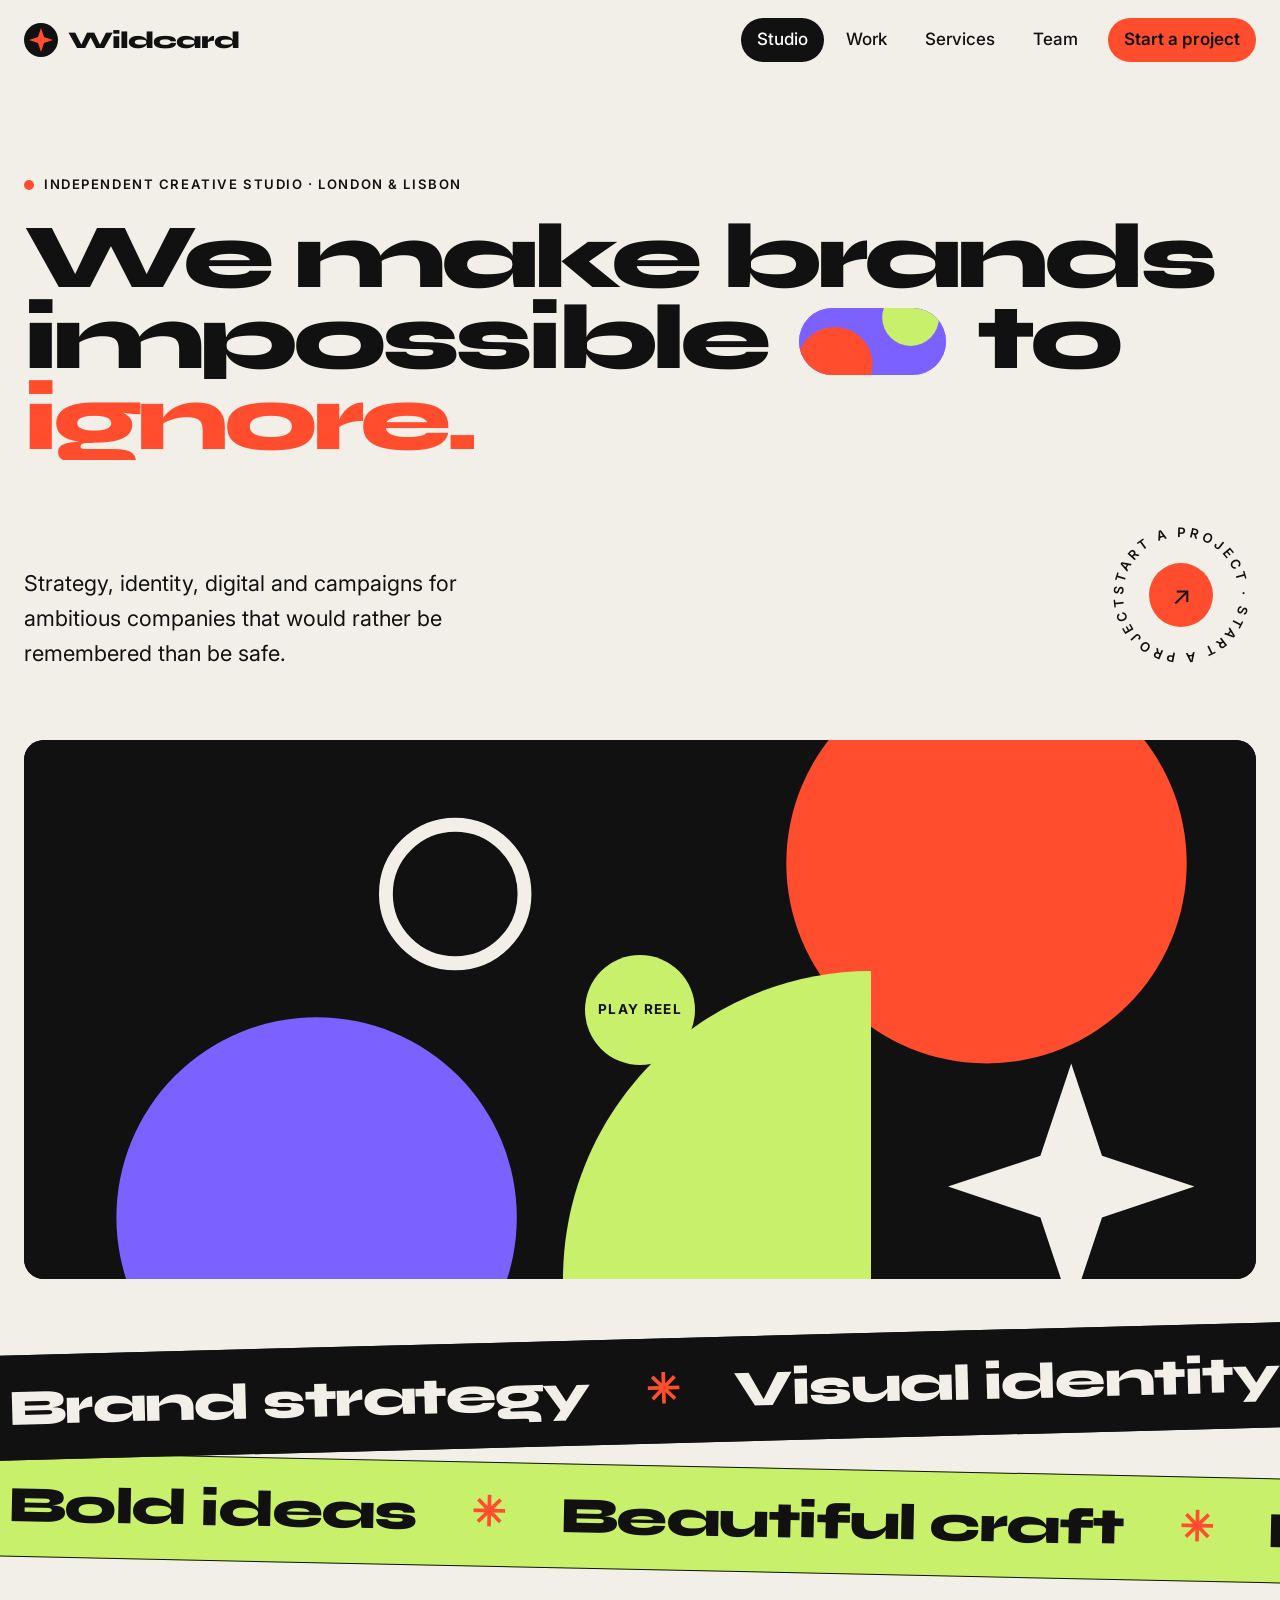
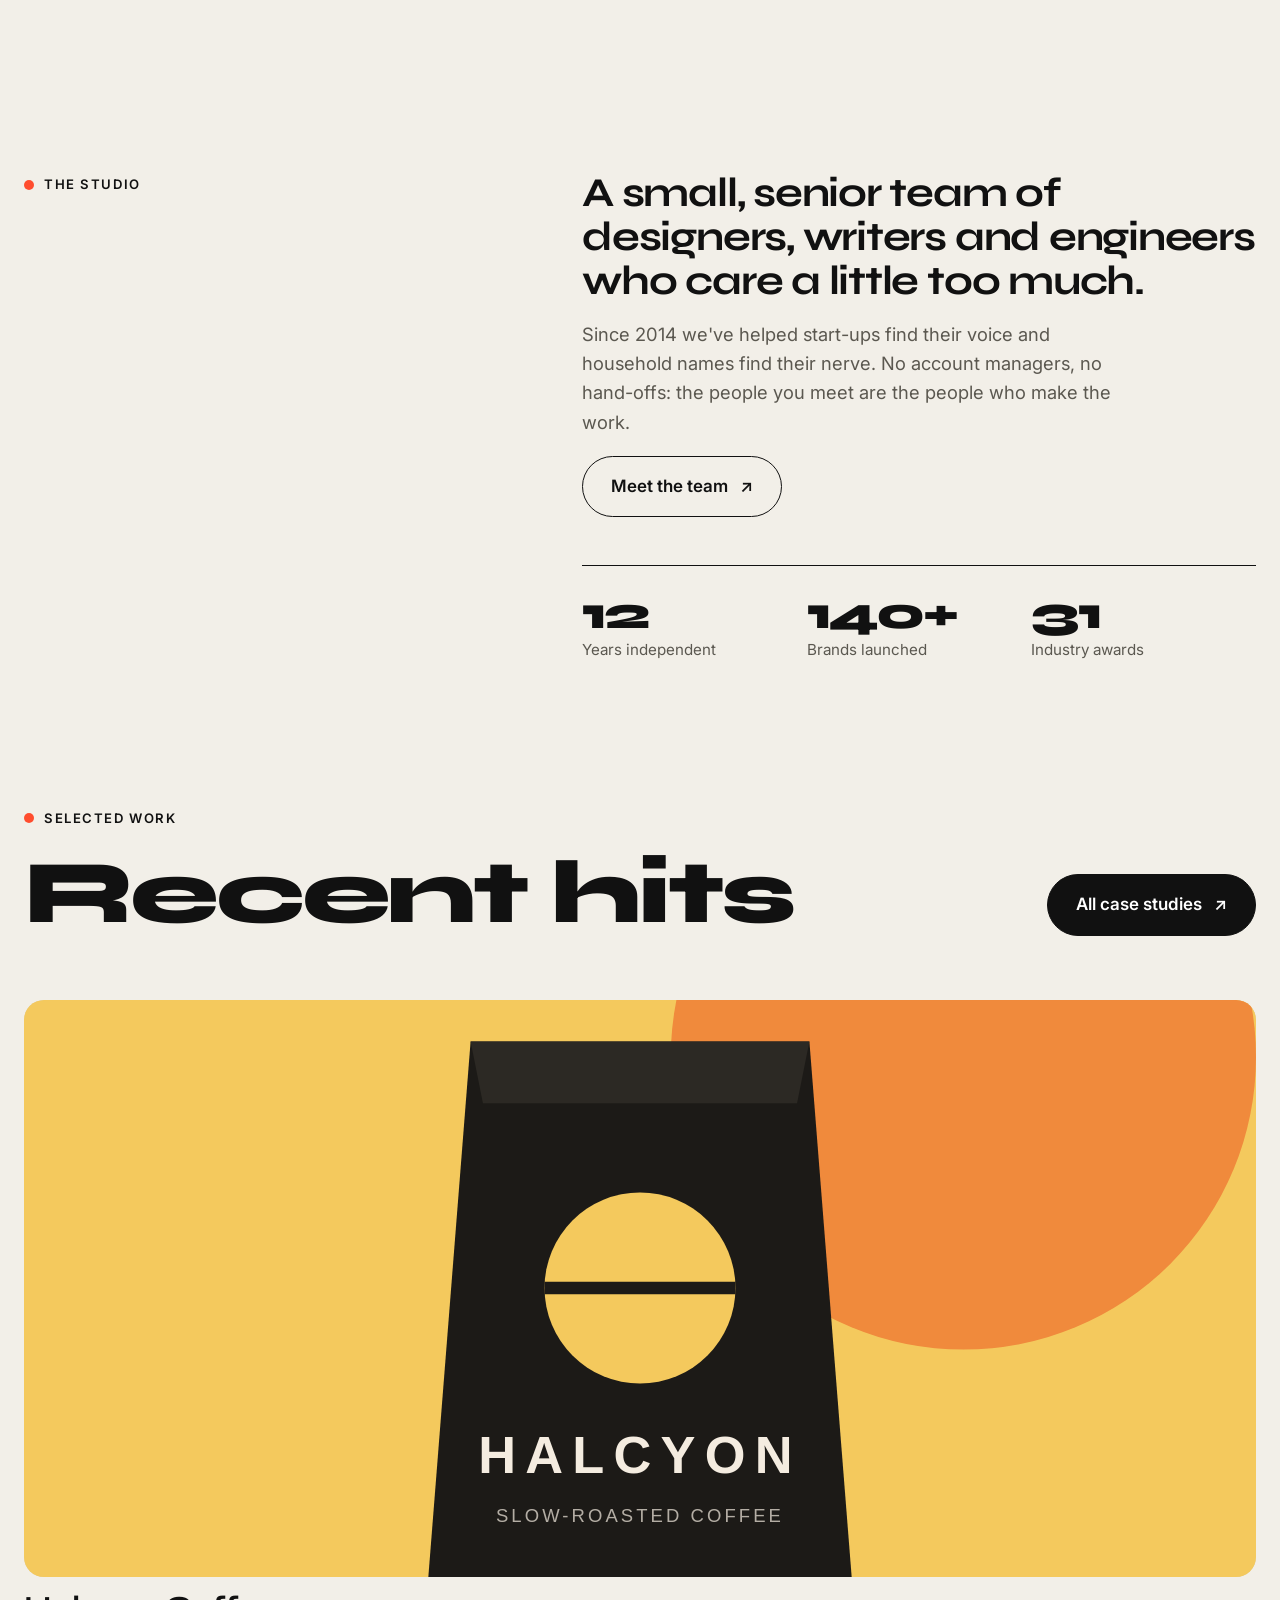
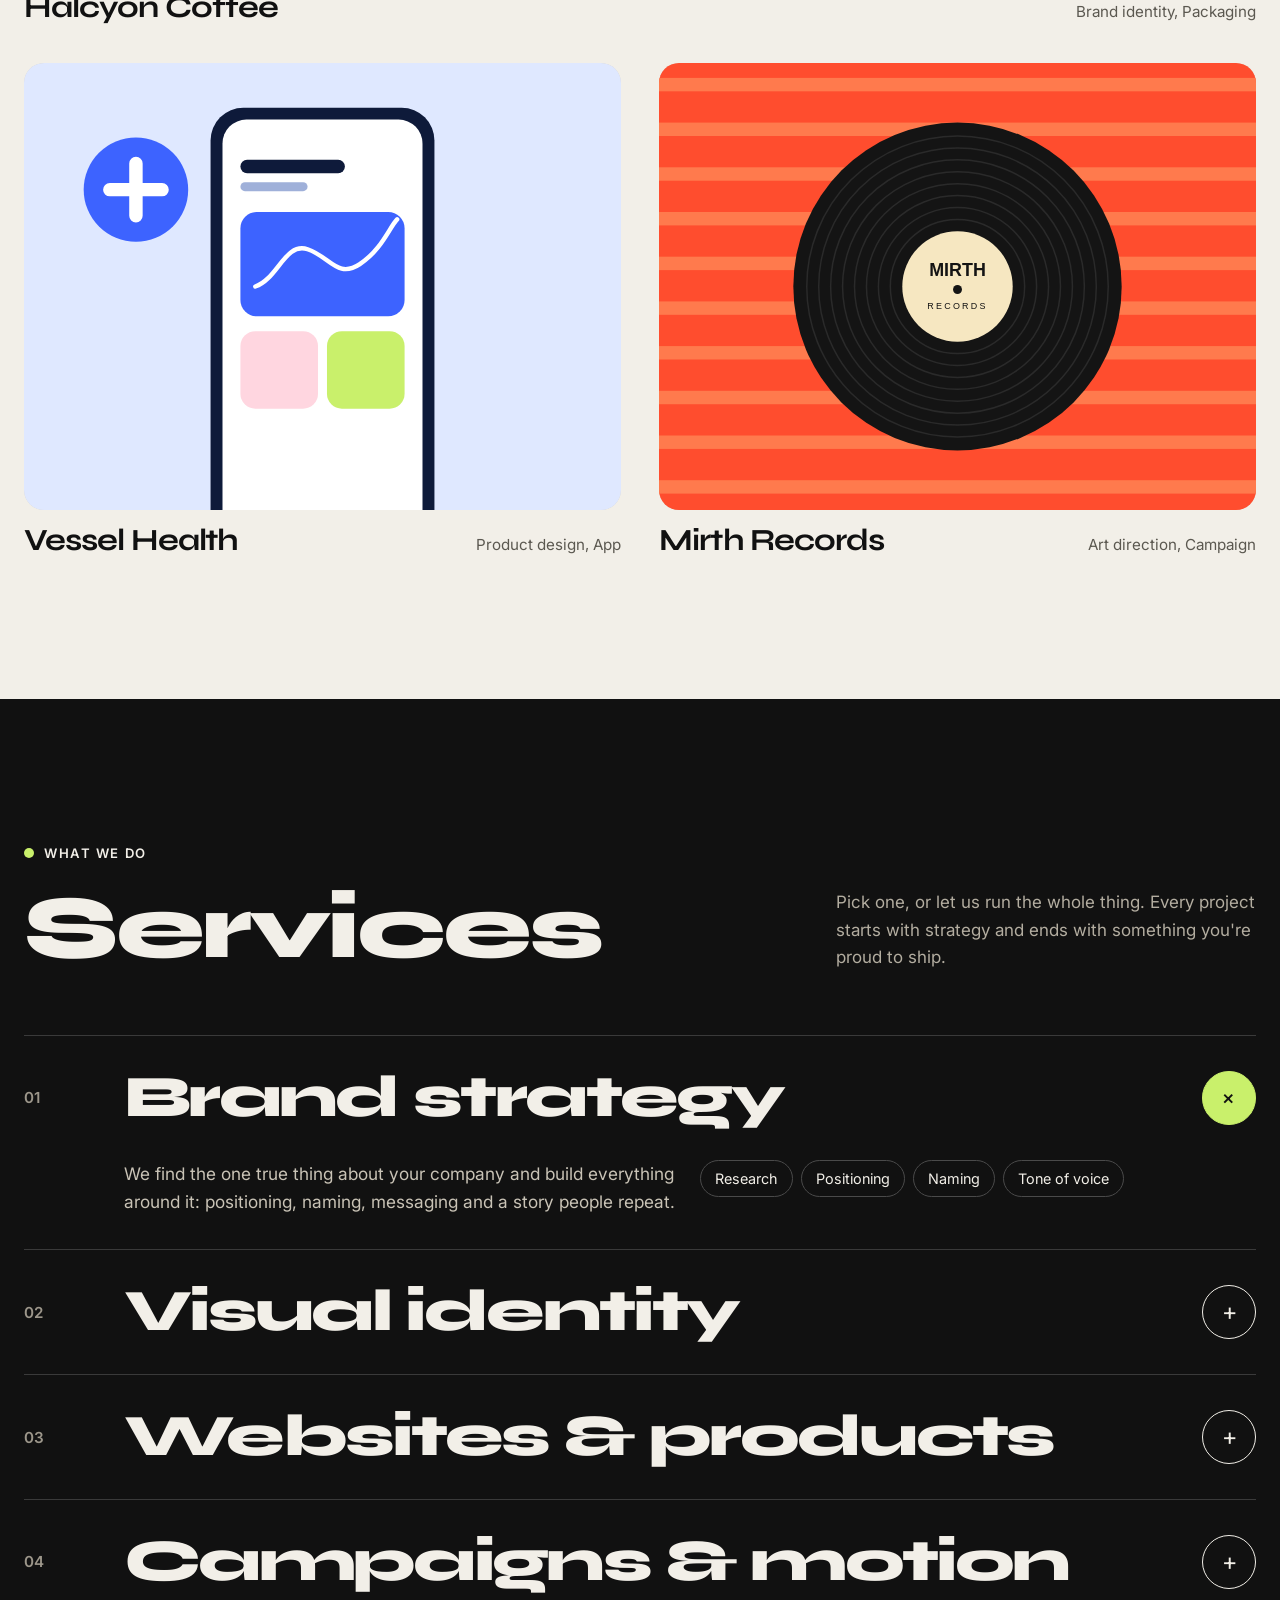
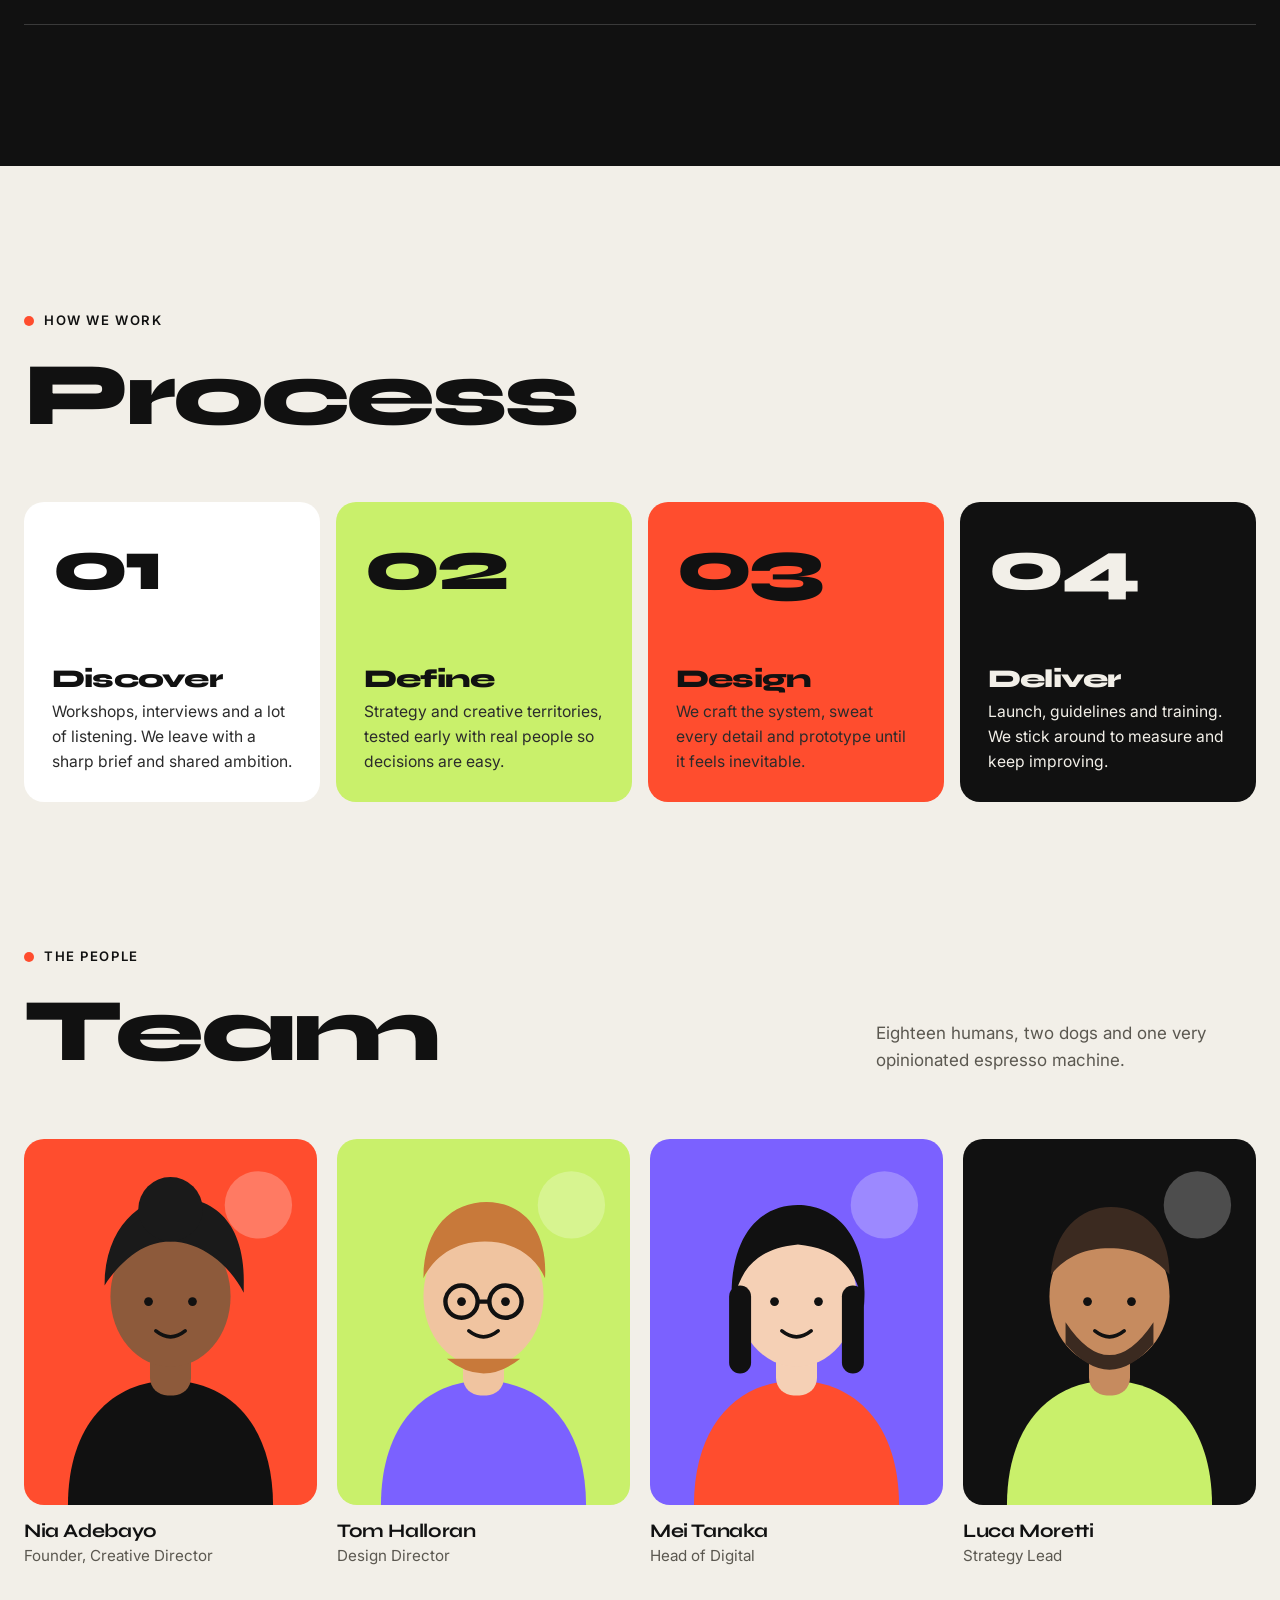
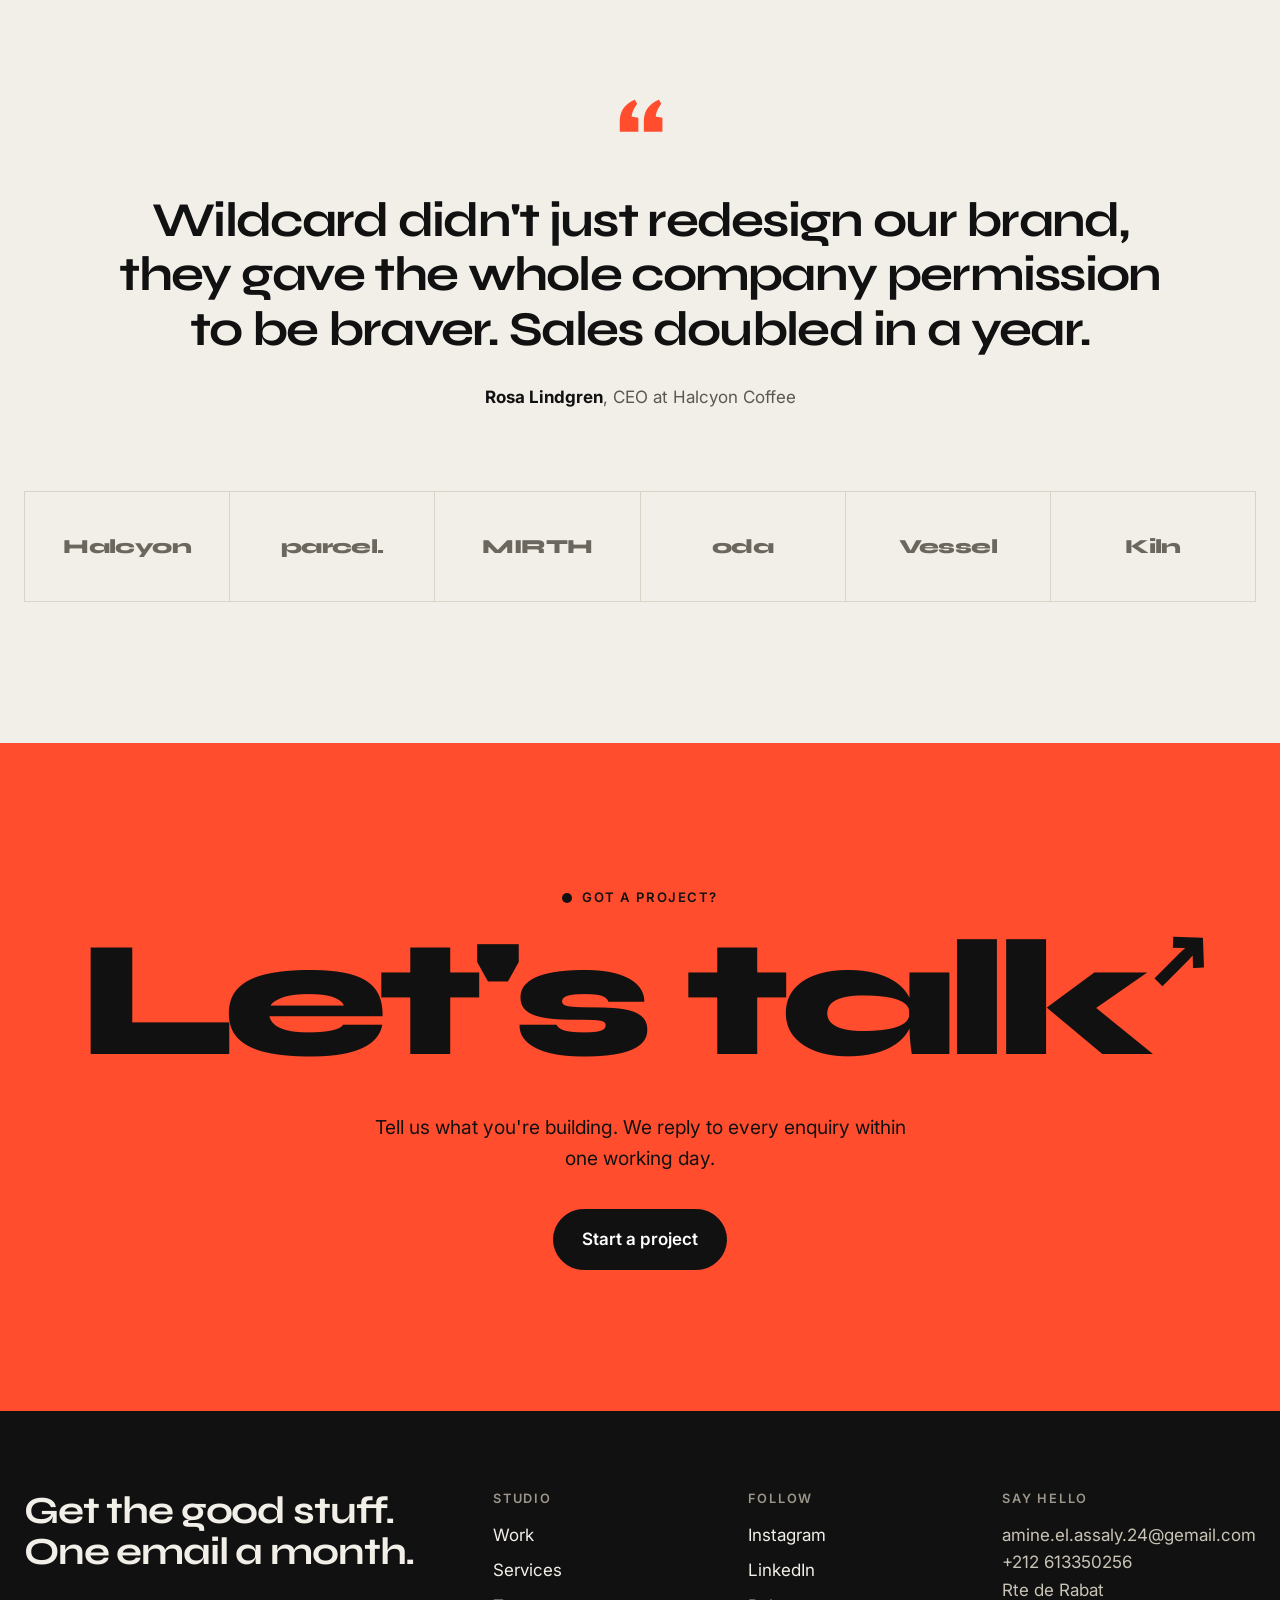
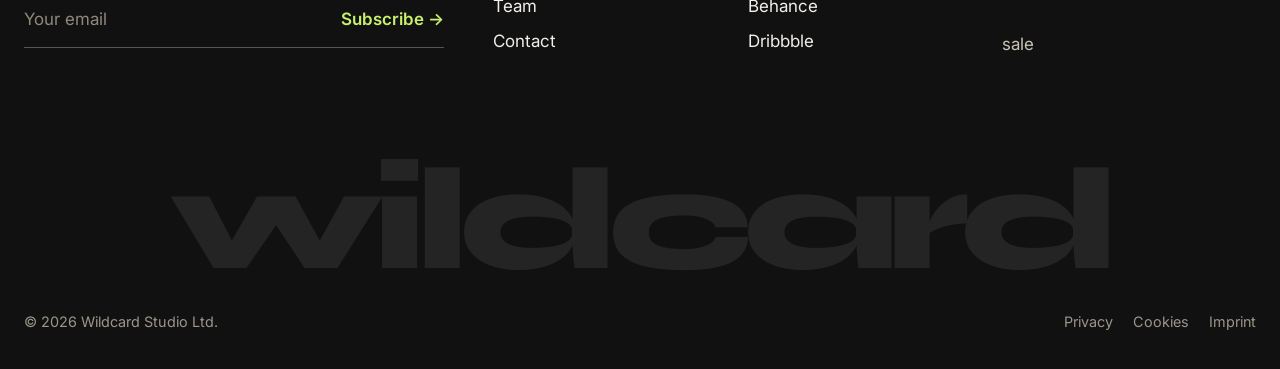
==== agency/index.html @ 5f1655fb "Initial commit" ====
<!doctype html>
<html lang="en" class="no-js">
<head>
  <meta charset="utf-8">
  <meta name="viewport" content="width=device-width, initial-scale=1">
  <title>Wildcard — Independent creative studio</title>
  <meta name="description" content="Wildcard is an independent creative studio building bold brands, digital products and campaigns for companies that refuse to blend in.">
  <meta property="og:title" content="Wildcard — Independent creative studio">
  <meta property="og:description" content="Wildcard is an independent creative studio building bold brands, digital products and campaigns for companies that refuse to blend in.">
  <meta property="og:type" content="website">
  <meta property="og:image" content="assets/img/og-image.svg">
  <meta name="theme-color" content="#111111">
  <link rel="icon" href="data:image/svg+xml,%3Csvg xmlns='http://www.w3.org/2000/svg' viewBox='0 0 34 34'%3E%3Ccircle cx='17' cy='17' r='17' fill='%23111'/%3E%3Cpath d='M17 5l3 9 9 3-9 3-3 9-3-9-9-3 9-3z' fill='%23ff4d2e'/%3E%3C/svg%3E">
  <link rel="preconnect" href="https://fonts.googleapis.com">
  <link rel="preconnect" href="https://fonts.gstatic.com" crossorigin>
  <link href="https://fonts.googleapis.com/css2?family=Inter:wght@400;500;600;700&family=Syne:wght@600;700;800&display=swap" rel="stylesheet">
  <link rel="stylesheet" href="assets/css/style.css">
  <script src="assets/js/main.js" defer></script>
</head>
<body>
  <a class="skip-link" href="#main">Skip to content</a>
  <header class="site-header">
    <nav class="container nav" aria-label="Primary">
      <a class="logo" href="index.html" aria-label="Wildcard home"><svg viewBox="0 0 34 34" aria-hidden="true"><circle cx="17" cy="17" r="17" style="fill:var(--ink)"/><path d="M17 5l3 9 9 3-9 3-3 9-3-9-9-3 9-3z" style="fill:var(--brand)"/></svg><span data-zt="brandName">Wildcard</span></a>
      <button class="menu-toggle" type="button" aria-expanded="false" aria-controls="nav-links"><i aria-hidden="true"></i><span>Menu</span></button>
      <ul class="nav-links" id="nav-links">
        <li><a href="index.html" aria-current="page">Studio</a></li>
        <li><a href="work.html">Work</a></li>
        <li><a href="index.html#services">Services</a></li>
        <li><a href="index.html#team">Team</a></li>
        <li class="nav-cta"><a href="contact.html">Start a project</a></li>
      </ul>
    </nav>
  </header>

  <main id="main">
    <section class="hero container" aria-labelledby="hero-title">
      <span class="label">Independent creative studio · London &amp; Lisbon</span>
      <h1 id="hero-title" data-zt="heading"><span class="line"><span>We make brands</span></span><span class="line"><span>impossible <span class="pill-word" aria-hidden="true"><svg viewBox="0 0 160 70" preserveAspectRatio="xMidYMid slice"><rect width="160" height="70" fill="#7b61ff"/><circle cx="40" cy="60" r="40" fill="#ff4d2e"/><circle cx="120" cy="10" r="30" fill="#c9f06b"/></svg></span> to</span></span><span class="line"><span><em>ignore.</em></span></span></h1>
      <div class="hero-foot">
        <p>Strategy, identity, digital and campaigns for ambitious companies that would rather be remembered than be safe.</p>
        <a class="badge" href="contact.html" aria-label="Start a project with us">
          <svg class="ring" viewBox="0 0 150 150" aria-hidden="true"><defs><path id="circ" d="M75 75m-58 0a58 58 0 1 1 116 0a58 58 0 1 1-116 0"/></defs><text font-size="13.2" font-weight="600" letter-spacing="3.2" fill="currentColor"><textPath href="#circ">START A PROJECT · START A PROJECT · </textPath></text></svg>
          <span class="dot" aria-hidden="true">&nearr;</span>
        </a>
      </div>
    </section>

    <section class="container" aria-label="Showreel">
      <div class="reel reveal"><svg class="art" viewBox="0 0 1600 700" preserveAspectRatio="xMidYMid slice" aria-hidden="true"><rect width="1600" height="700" fill="#111"/><circle cx="1250" cy="160" r="260" fill="#ff4d2e"/><rect x="120" y="360" width="520" height="520" rx="260" fill="#7b61ff"/><path d="M700 700c0-220 180-400 400-400v400z" fill="#c9f06b"/><circle cx="560" cy="200" r="90" fill="none" stroke="#f2efe8" stroke-width="18"/><path transform="translate(460 300)" d="M900 120l40 120 120 40-120 40-40 120-40-120-120-40 120-40z" fill="#f2efe8"/></svg><button class="play" type="button" aria-label="Play showreel (demo)">Play reel</button></div>
    </section>

    <div class="marquee " aria-hidden="true"><div class="marquee-track"><span>Brand strategy</span><span>Visual identity</span><span>Websites</span><span>Product design</span><span>Campaigns</span><span>Motion</span><span>Brand strategy</span><span>Visual identity</span><span>Websites</span><span>Product design</span><span>Campaigns</span><span>Motion</span></div></div>
    <div class="marquee lime" aria-hidden="true"><div class="marquee-track"><span>Bold ideas</span><span>Beautiful craft</span><span>Measurable results</span><span>Zero beige</span><span>Bold ideas</span><span>Beautiful craft</span><span>Measurable results</span><span>Zero beige</span></div></div>

    <section class="section container" aria-labelledby="intro-title">
      <div class="intro">
        <div><span class="label">The studio</span></div>
        <div class="reveal">
          <h2 id="intro-title">A small, senior team of designers, writers and engineers who care a little too much.</h2>
          <p>Since 2014 we've helped start-ups find their voice and household names find their nerve. No account managers, no hand-offs: the people you meet are the people who make the work.</p>
          <a class="btn btn-line" href="#team">Meet the team <span class="arrow">&nearr;</span></a>
          <div class="stats">
            <div><strong>12</strong><span>Years independent</span></div>
            <div><strong>140+</strong><span>Brands launched</span></div>
            <div><strong>31</strong><span>Industry awards</span></div>
          </div>
        </div>
      </div>
    </section>

    <section class="section container" style="padding-top:0" aria-labelledby="work-title">
      <div class="section-top">
        <div><span class="label">Selected work</span><h2 id="work-title" class="big">Recent hits</h2></div>
        <a class="btn btn-dark" href="work.html">All case studies <span class="arrow">&nearr;</span></a>
      </div>
      <div class="work-grid feature">
        <a class="case reveal" href="work.html" data-cat="branding"><div class="case-media"><img src="assets/img/work-halcyon.svg" alt="Halcyon Coffee project artwork" loading="lazy" width="800" height="600"><span class="view">View case <span class="arrow">&nearr;</span></span></div><div class="case-info"><h3>Halcyon Coffee</h3><span>Brand identity, Packaging</span></div></a><a class="case reveal" href="work.html" data-cat="digital"><div class="case-media"><img src="assets/img/work-vessel.svg" alt="Vessel Health project artwork" loading="lazy" width="800" height="600"><span class="view">View case <span class="arrow">&nearr;</span></span></div><div class="case-info"><h3>Vessel Health</h3><span>Product design, App</span></div></a><a class="case reveal" href="work.html" data-cat="campaign"><div class="case-media"><img src="assets/img/work-mirth.svg" alt="Mirth Records project artwork" loading="lazy" width="800" height="600"><span class="view">View case <span class="arrow">&nearr;</span></span></div><div class="case-info"><h3>Mirth Records</h3><span>Art direction, Campaign</span></div></a>
      </div>
    </section>

    <section class="section dark" id="services" aria-labelledby="services-title">
      <div class="container">
        <div class="section-top">
          <div><span class="label">What we do</span><h2 id="services-title" class="big">Services</h2></div>
          <p class="muted" style="max-width:420px;margin:0">Pick one, or let us run the whole thing. Every project starts with strategy and ends with something you're proud to ship.</p>
        </div>
        <div class="services">
          <details class="service" open><summary><span class="num">01</span><h3>Brand strategy</h3><span class="plus" aria-hidden="true">+</span></summary>
            <div class="service-body"><p>We find the one true thing about your company and build everything around it: positioning, naming, messaging and a story people repeat.</p><ul><li>Research</li><li>Positioning</li><li>Naming</li><li>Tone of voice</li></ul></div></details>
          <details class="service"><summary><span class="num">02</span><h3>Visual identity</h3><span class="plus" aria-hidden="true">+</span></summary>
            <div class="service-body"><p>Logos are the start, not the end. We design flexible identity systems that look as good on a billboard as on a favicon.</p><ul><li>Logo &amp; type</li><li>Colour</li><li>Guidelines</li><li>Packaging</li></ul></div></details>
          <details class="service"><summary><span class="num">03</span><h3>Websites &amp; products</h3><span class="plus" aria-hidden="true">+</span></summary>
            <div class="service-body"><p>Fast, accessible, genuinely delightful websites and apps, designed and built in-house by people who talk to each other.</p><ul><li>UX/UI</li><li>Web development</li><li>Design systems</li><li>E-commerce</li></ul></div></details>
          <details class="service"><summary><span class="num">04</span><h3>Campaigns &amp; motion</h3><span class="plus" aria-hidden="true">+</span></summary>
            <div class="service-body"><p>Launches that get talked about. Concept, art direction, animation and social content that earns attention instead of buying it.</p><ul><li>Concept</li><li>Art direction</li><li>Motion</li><li>Social</li></ul></div></details>
        </div>
      </div>
    </section>

    <section class="section container" aria-labelledby="process-title">
      <div class="section-top"><div><span class="label">How we work</span><h2 id="process-title" class="big">Process</h2></div></div>
      <ol class="process">
        <li class="reveal"><span class="step">01</span><h3>Discover</h3><p>Workshops, interviews and a lot of listening. We leave with a sharp brief and shared ambition.</p></li>
        <li class="reveal"><span class="step">02</span><h3>Define</h3><p>Strategy and creative territories, tested early with real people so decisions are easy.</p></li>
        <li class="reveal"><span class="step">03</span><h3>Design</h3><p>We craft the system, sweat every detail and prototype until it feels inevitable.</p></li>
        <li class="reveal"><span class="step">04</span><h3>Deliver</h3><p>Launch, guidelines and training. We stick around to measure and keep improving.</p></li>
      </ol>
    </section>

    <section class="section container" id="team" style="padding-top:0" aria-labelledby="team-title">
      <div class="section-top">
        <div><span class="label">The people</span><h2 id="team-title" class="big">Team</h2></div>
        <p style="max-width:380px;margin:0;color:var(--muted)">Eighteen humans, two dogs and one very opinionated espresso machine.</p>
      </div>
      <div class="team">
        <div class="member reveal"><figure><div class="portrait"><svg viewBox="0 0 400 500" aria-hidden="true"><rect width="400" height="500" fill="#ff4d2e"/><circle cx="320" cy="90" r="46" fill="#fff" opacity=".25"/><path d="M60 500c0-110 60-170 140-170s140 60 140 170z" fill="#111"/><rect x="172" y="270" width="56" height="80" rx="24" fill="#8d5a3b"/><ellipse cx="200" cy="215" rx="82" ry="96" fill="#8d5a3b"/><path d="M110 200c0-80 50-120 95-120 60 0 100 40 95 130-20-40-60-70-100-70-40 0-70 30-90 60z" fill="#1a1a1a"/><circle cx="200" cy="96" r="44" fill="#1a1a1a"/><circle cx="170" cy="222" r="6" fill="#111"/><circle cx="230" cy="222" r="6" fill="#111"/><path d="M180 262q20 16 40 0" stroke="#111" stroke-width="5" fill="none" stroke-linecap="round"/></svg></div><figcaption><b>Nia Adebayo</b><span>Founder, Creative Director</span></figcaption></figure></div><div class="member reveal"><figure><div class="portrait"><svg viewBox="0 0 400 500" aria-hidden="true"><rect width="400" height="500" fill="#c9f06b"/><circle cx="320" cy="90" r="46" fill="#fff" opacity=".25"/><path d="M60 500c0-110 60-170 140-170s140 60 140 170z" fill="#7b61ff"/><rect x="172" y="270" width="56" height="80" rx="24" fill="#f0c4a0"/><ellipse cx="200" cy="215" rx="82" ry="96" fill="#f0c4a0"/><path d="M118 190c0-70 40-104 86-104s84 34 80 104c-12-28-40-50-82-50s-70 22-84 50z" fill="#c8793a"/><circle cx="170" cy="222" r="6" fill="#111"/><circle cx="230" cy="222" r="6" fill="#111"/><path d="M180 262q20 16 40 0" stroke="#111" stroke-width="5" fill="none" stroke-linecap="round"/><g fill="none" stroke="#111" stroke-width="6"><circle cx="170" cy="222" r="22"/><circle cx="230" cy="222" r="22"/><path d="M192 222h16"/></g><path d="M150 300q50 40 100 0" fill="#c8793a"/></svg></div><figcaption><b>Tom Halloran</b><span>Design Director</span></figcaption></figure></div><div class="member reveal"><figure><div class="portrait"><svg viewBox="0 0 400 500" aria-hidden="true"><rect width="400" height="500" fill="#7b61ff"/><circle cx="320" cy="90" r="46" fill="#fff" opacity=".25"/><path d="M60 500c0-110 60-170 140-170s140 60 140 170z" fill="#ff4d2e"/><rect x="172" y="270" width="56" height="80" rx="24" fill="#f5d0b5"/><ellipse cx="200" cy="215" rx="82" ry="96" fill="#f5d0b5"/><path d="M112 230c-6-100 40-140 90-140s98 40 90 140c-10-50-30-80-90-86-60 6-80 36-90 86z" fill="#111"/><rect x="108" y="200" width="30" height="120" rx="15" fill="#111"/><rect x="262" y="200" width="30" height="120" rx="15" fill="#111"/><circle cx="170" cy="222" r="6" fill="#111"/><circle cx="230" cy="222" r="6" fill="#111"/><path d="M180 262q20 16 40 0" stroke="#111" stroke-width="5" fill="none" stroke-linecap="round"/></svg></div><figcaption><b>Mei Tanaka</b><span>Head of Digital</span></figcaption></figure></div><div class="member reveal"><figure><div class="portrait"><svg viewBox="0 0 400 500" aria-hidden="true"><rect width="400" height="500" fill="#111111"/><circle cx="320" cy="90" r="46" fill="#fff" opacity=".25"/><path d="M60 500c0-110 60-170 140-170s140 60 140 170z" fill="#c9f06b"/><rect x="172" y="270" width="56" height="80" rx="24" fill="#c68b5f"/><ellipse cx="200" cy="215" rx="82" ry="96" fill="#c68b5f"/><path d="M120 185c4-60 40-92 82-92s80 30 80 92c-24-26-50-36-82-36s-58 10-80 36z" fill="#3b2a20"/><circle cx="170" cy="222" r="6" fill="#111"/><circle cx="230" cy="222" r="6" fill="#111"/><path d="M180 262q20 16 40 0" stroke="#111" stroke-width="5" fill="none" stroke-linecap="round"/><path d="M140 250q60 90 120 0v30q-60 70-120 0z" fill="#3b2a20"/></svg></div><figcaption><b>Luca Moretti</b><span>Strategy Lead</span></figcaption></figure></div>
      </div>
    </section>

    <section class="section container" style="padding-top:0" aria-label="Client testimonial">
      <figure class="quote-block reveal">
        <blockquote>Wildcard didn't just redesign our brand, they gave the whole company permission to be braver. Sales doubled in a year.</blockquote>
        <figcaption><b>Rosa Lindgren</b>, CEO at Halcyon Coffee</figcaption>
      </figure>
      <div class="clients" aria-label="Some of our clients">
        <div>Halcyon</div><div>parcel.</div><div>MIRTH</div><div>oda</div><div>Vessel</div><div>Kiln</div>
      </div>
    </section>

    <section class="section cta" aria-labelledby="cta-title">
      <div class="container">
        <span class="label">Got a project?</span>
        <h2 id="cta-title"><a href="contact.html">Let's talk</a></h2>
        <p>Tell us what you're building. We reply to every enquiry within one working day.</p>
        <a class="btn btn-dark" href="contact.html">Start a project</a>
      </div>
    </section>
  </main>
  <footer class="site-footer">
    <div class="container">
      <div class="footer-grid">
        <div>
          <h2>Get the good stuff.<br>One email a month.</h2>
          <!-- Wire this form: point action at Formspree (https://formspree.io/f/xxxx) or add data-netlify="true" on Netlify. -->
          <form class="newsletter" action="#" method="post" data-demo-form novalidate>
            <label class="visually-hidden" for="nl-email">Email address</label>
            <input id="nl-email" type="email" name="email" placeholder="Your email" autocomplete="email" required>
            <button type="submit">Subscribe &rarr;</button>
          </form>
          <p class="form-msg" role="status" aria-live="polite"></p>
        </div>
        <div>
          <h3>Studio</h3>
          <ul><li><a href="work.html">Work</a></li><li><a href="index.html#services">Services</a></li><li><a href="index.html#team">Team</a></li><li><a href="contact.html">Contact</a></li></ul>
        </div>
        <div>
          <h3>Follow</h3>
          <ul><li><a href="#main">Instagram</a></li><li><a href="#main">LinkedIn</a></li><li><a href="#main">Behance</a></li><li><a href="#main">Dribbble</a></li></ul>
        </div>
        <div>
          <h3>Say hello</h3>
          <address>amine.el.assaly.24@gemail.com<br> +212 613350256 <br>Rte de Rabat<br><br>sale</address>
        </div>
      </div>
      <div class="footer-word" aria-hidden="true">wildcard</div>
      <div class="footer-bottom">
        <span>&copy; <span data-year>2026</span> <span data-zt="brandName">Wildcard</span> Studio Ltd.</span>
        <nav aria-label="Legal"><a href="#main">Privacy</a><a href="#main">Cookies</a><a href="#main">Imprint</a></nav>
      </div>
    </div>
  </footer>
</body>
</html>
---- agency/assets/css/style.css ----
/* ==========================================================================
   Wildcard — creative agency / studio template
   Theme tokens: override these to recolour the whole template.
   ========================================================================== */
:root {
  --brand: #ff4d2e;
  --accent: #c9f06b;
  --accent-2: #7b61ff;
  --bg: #f2efe8;
  --surface: #ffffff;
  --ink: #111111;
  --ink-2: #1c1c1c;
  --text: #111111;
  --muted: #5b5850;
  --line: #d9d4c7;
  --radius: 20px;
  --font-display: "Syne", "Helvetica Neue", Arial, sans-serif;
  --font-body: "Inter", system-ui, -apple-system, "Segoe UI", sans-serif;
  --container: 1320px;
  --ease: cubic-bezier(.2, .7, .2, 1);
}

*, *::before, *::after { box-sizing: border-box; }
html { scroll-behavior: smooth; -webkit-text-size-adjust: 100%; }
body { margin: 0; background: var(--bg); color: var(--text); font: 400 17px/1.6 var(--font-body); -webkit-font-smoothing: antialiased; overflow-x: hidden; }
img, svg { max-width: 100%; display: block; }
a { color: inherit; text-decoration: none; }
button, input, select, textarea { font: inherit; color: inherit; }
h1, h2, h3, h4 { font-family: var(--font-display); font-weight: 800; line-height: .95; letter-spacing: -0.035em; margin: 0 0 .4em; }
p { margin: 0 0 1em; }
:focus-visible { outline: 3px solid var(--brand); outline-offset: 3px; }
.skip-link { position: absolute; left: 16px; top: -60px; z-index: 200; background: var(--ink); color: #fff; padding: 10px 16px; font-weight: 700; }
.skip-link:focus { top: 16px; }
.visually-hidden { position: absolute !important; width: 1px; height: 1px; overflow: hidden; clip: rect(0 0 0 0); white-space: nowrap; }
.container { width: min(100% - 48px, var(--container)); margin-inline: auto; }
@media (max-width: 600px) { .container { width: calc(100% - 32px); } }
.section { padding: clamp(80px, 11vw, 150px) 0; }
.label { display: inline-flex; align-items: center; gap: 10px; font-size: .82rem; font-weight: 600; text-transform: uppercase; letter-spacing: .12em; margin-bottom: 22px; }
.label::before { content: ""; width: 10px; height: 10px; border-radius: 50%; background: var(--brand); }
.big { font-size: clamp(2.6rem, 7vw, 6.4rem); }
.arrow { display: inline-block; transition: transform .3s var(--ease); }
a:hover .arrow { transform: translate(4px, -4px); }

/* Buttons */
.btn { display: inline-flex; align-items: center; gap: 12px; padding: 16px 28px; border-radius: 999px; font-weight: 600; border: 1.5px solid var(--ink); transition: background .25s, color .25s, transform .25s; cursor: pointer; }
.btn-dark { background: var(--ink); color: #fff; }
.btn-dark:hover { background: var(--brand); border-color: var(--brand); color: var(--ink); }
.btn-line:hover { background: var(--ink); color: #fff; }
.btn-lime { background: var(--accent); border-color: var(--accent); color: var(--ink); }
.btn-lime:hover { background: #fff; border-color: #fff; }

/* Header */
.site-header { position: sticky; top: 0; z-index: 100; background: color-mix(in srgb, var(--bg) 90%, transparent); backdrop-filter: blur(10px); -webkit-backdrop-filter: blur(10px); border-bottom: 1px solid transparent; transition: border-color .3s; }
.site-header.scrolled { border-bottom-color: var(--line); }
.nav { height: 80px; display: flex; align-items: center; justify-content: space-between; gap: 24px; }
.logo { display: inline-flex; align-items: center; gap: 10px; font: 800 1.5rem var(--font-display); letter-spacing: -.04em; }
.logo svg { width: 34px; height: 34px; transition: transform .6s var(--ease); }
.logo:hover svg { transform: rotate(180deg); }
.nav-links { display: flex; align-items: center; gap: 6px; list-style: none; margin: 0; padding: 0; }
.nav-links a { display: block; padding: 8px 16px; border-radius: 999px; font-weight: 500; transition: background .2s; }
.nav-links a:hover { background: rgba(0,0,0,.06); }
.nav-links a[aria-current="page"] { background: var(--ink); color: #fff; }
.nav-links .nav-cta a { background: var(--brand); color: var(--ink); font-weight: 600; margin-left: 8px; }
.nav-links .nav-cta a:hover { background: var(--ink); color: #fff; }
.menu-toggle { display: none; height: 46px; padding: 0 18px; border-radius: 999px; border: 1.5px solid var(--ink); background: transparent; font-weight: 600; cursor: pointer; align-items: center; gap: 10px; }
.menu-toggle i { position: relative; width: 16px; height: 2px; background: currentColor; transition: .3s; }
.menu-toggle i::before { content: ""; position: absolute; left: 0; top: -5px; width: 16px; height: 2px; background: currentColor; transition: .3s; }
.menu-toggle[aria-expanded="true"] i { transform: rotate(45deg); }
.menu-toggle[aria-expanded="true"] i::before { top: 0; transform: rotate(-90deg); }
@media (max-width: 860px) {
  .menu-toggle { display: inline-flex; }
  .nav-links { display: none; }
  .nav-links.open { display: flex; flex-direction: column; align-items: stretch; position: fixed; inset: 80px 0 auto 0; background: var(--ink); padding: 24px 16px 32px; gap: 2px; }
  .nav-links.open a { color: #fff; font: 800 2rem var(--font-display); letter-spacing: -.03em; padding: 10px 12px; border-radius: 12px; }
  .nav-links.open a[aria-current="page"] { background: rgba(255,255,255,.1); }
  .nav-links.open .nav-cta a { margin: 12px 0 0; text-align: center; color: var(--ink); font-size: 1.3rem; border-radius: 999px; }
}

/* Hero */
.hero { padding: clamp(40px, 7vw, 90px) 0 clamp(40px, 6vw, 70px); position: relative; }
.hero h1 { font-size: clamp(3.1rem, 11.2vw, 11.5rem); line-height: .88; letter-spacing: -.055em; margin: 0; }
.hero h1 .line { display: block; overflow: hidden; }
.hero h1 .line > span { display: inline-block; animation: rise 1s var(--ease) both; }
.hero h1 .line:nth-child(2) > span { animation-delay: .08s; }
.hero h1 .line:nth-child(3) > span { animation-delay: .16s; }
@keyframes rise { from { transform: translateY(105%); } }
.hero h1 em { font-style: normal; color: var(--brand); }
.hero h1 .pill-word { display: inline-flex; align-items: center; vertical-align: middle; height: .72em; width: 1.6em; border-radius: 999px; margin: 0 .08em; overflow: hidden; background: var(--accent-2); position: relative; top: -.04em; }
.hero h1 .pill-word svg { width: 100%; height: 100%; }
.hero-foot { display: grid; grid-template-columns: 1fr auto; align-items: end; gap: 32px; margin-top: clamp(32px, 5vw, 60px); }
.hero-foot p { font-size: clamp(1.1rem, 1.7vw, 1.4rem); max-width: 520px; margin: 0; }
.badge { width: 150px; height: 150px; position: relative; flex: none; display: grid; place-items: center; }
.badge svg.ring { position: absolute; inset: 0; width: 100%; height: 100%; animation: spin 18s linear infinite; }
.badge .dot { width: 64px; height: 64px; border-radius: 50%; background: var(--brand); display: grid; place-items: center; font-size: 1.6rem; transition: transform .3s; }
.badge:hover .dot { transform: scale(1.1) rotate(45deg); }
@keyframes spin { to { transform: rotate(360deg); } }
@media (max-width: 640px) { .hero-foot { grid-template-columns: 1fr; } .badge { width: 120px; height: 120px; } }

/* Showreel */
.reel { position: relative; border-radius: var(--radius); overflow: hidden; aspect-ratio: 16 / 7; background: var(--ink); }
.reel svg.art { width: 100%; height: 100%; object-fit: cover; }
.reel .play { position: absolute; left: 50%; top: 50%; transform: translate(-50%, -50%); width: 110px; height: 110px; border-radius: 50%; background: var(--accent); display: grid; place-items: center; font-weight: 700; font-size: .85rem; letter-spacing: .1em; text-transform: uppercase; border: 0; cursor: pointer; transition: transform .3s var(--ease); }
.reel .play:hover { transform: translate(-50%, -50%) scale(1.08); }
@media (max-width: 600px) { .reel { aspect-ratio: 4 / 3; } .reel .play { width: 84px; height: 84px; font-size: .72rem; } }

/* Marquee */
.marquee { background: var(--ink); color: var(--bg); overflow: hidden; padding: 26px 0; transform: rotate(-1.5deg); margin: 60px -20px; border-block: 1px solid var(--ink); }
.marquee.lime { background: var(--accent); color: var(--ink); transform: rotate(1.2deg); margin-top: -90px; position: relative; z-index: -1; }
.marquee-track { display: flex; width: max-content; animation: marquee 30s linear infinite; }
.marquee.lime .marquee-track { animation-direction: reverse; }
.marquee-track span { font: 800 clamp(1.8rem, 4vw, 3.2rem)/1 var(--font-display); letter-spacing: -.03em; padding: 0 28px; display: inline-flex; align-items: center; gap: 56px; white-space: nowrap; }
.marquee-track span::after { content: "✳"; color: var(--brand); font-size: .8em; }
.marquee:hover .marquee-track { animation-play-state: paused; }
@keyframes marquee { to { transform: translateX(-50%); } }

/* Intro / stats */
.intro { display: grid; grid-template-columns: 1fr 1.4fr; gap: clamp(32px, 6vw, 100px); }
.intro h2 { font-size: clamp(2rem, 4.2vw, 3.6rem); line-height: 1.02; }
.intro p { font-size: 1.15rem; color: var(--muted); max-width: 560px; }
.stats { display: grid; grid-template-columns: repeat(3, 1fr); gap: 0; margin-top: 48px; border-top: 1.5px solid var(--ink); }
.stats div { padding: 24px 20px 0 0; }
.stats strong { display: block; font: 800 clamp(2.6rem, 5vw, 4.2rem)/1 var(--font-display); letter-spacing: -.05em; }
.stats span { color: var(--muted); font-size: .95rem; }
@media (max-width: 860px) { .intro { grid-template-columns: 1fr; } }
@media (max-width: 480px) { .stats { grid-template-columns: 1fr 1fr; row-gap: 24px; } }

/* Work */
.section-top { display: flex; justify-content: space-between; align-items: end; gap: 24px; flex-wrap: wrap; margin-bottom: clamp(36px, 5vw, 64px); }
.section-top h2 { margin: 0; }
.work-grid { display: grid; grid-template-columns: repeat(2, 1fr); gap: clamp(20px, 3vw, 40px); }
.work-grid.feature .case:nth-child(3n+1) { grid-column: 1 / -1; }
.work-grid.feature .case:nth-child(3n+1) .case-media { aspect-ratio: 16 / 7.5; }
.case { display: block; }
.case-media { position: relative; border-radius: var(--radius); overflow: hidden; aspect-ratio: 4 / 3; background: var(--line); }
.case-media img { width: 100%; height: 100%; object-fit: cover; transition: transform .8s var(--ease); }
.case:hover .case-media img { transform: scale(1.05); }
.case-media .view { position: absolute; right: 18px; bottom: 18px; background: var(--bg); color: var(--ink); padding: 10px 18px; border-radius: 999px; font-weight: 600; font-size: .9rem; transform: translateY(12px); opacity: 0; transition: .35s var(--ease); }
.case:hover .view, .case:focus-visible .view { transform: none; opacity: 1; }
.case-info { display: flex; justify-content: space-between; align-items: baseline; gap: 16px; padding-top: 16px; }
.case-info h3 { font-size: clamp(1.4rem, 2.4vw, 2rem); margin: 0; letter-spacing: -.03em; }
.case-info span { color: var(--muted); font-size: .95rem; text-align: right; }
@media (max-width: 720px) {
  .work-grid { grid-template-columns: 1fr; }
  .work-grid.feature .case:nth-child(3n+1) .case-media { aspect-ratio: 4 / 3; }
  .case-info { flex-direction: column; gap: 2px; }
  .case-info span { text-align: left; }
}

/* Services */
.dark { background: var(--ink); color: var(--bg); }
.dark .label::before { background: var(--accent); }
.dark .muted { color: #b3ada0; }
.services { border-top: 1px solid #3a3a3a; }
.service { border-bottom: 1px solid #3a3a3a; }
.service summary { list-style: none; cursor: pointer; display: grid; grid-template-columns: 80px 1fr auto; align-items: center; gap: 20px; padding: clamp(22px, 3vw, 34px) 0; transition: color .25s, padding .35s var(--ease); }
.service summary::-webkit-details-marker { display: none; }
.service summary:hover { color: var(--accent); padding-left: 12px; }
.service .num { font: 600 .95rem var(--font-body); color: #9c968a; }
.service h3 { font-size: clamp(1.8rem, 4.6vw, 4rem); margin: 0; letter-spacing: -.045em; }
.service .plus { width: 54px; height: 54px; border-radius: 50%; border: 1.5px solid currentColor; display: grid; place-items: center; font-size: 1.5rem; transition: transform .35s var(--ease), background .25s; }
.service[open] .plus { transform: rotate(45deg); background: var(--accent); color: var(--ink); border-color: var(--accent); }
.service-body { display: grid; grid-template-columns: 80px 1fr 1fr; gap: 20px; padding-bottom: 34px; }
.service-body p { color: #c9c3b6; font-size: 1.08rem; margin: 0; grid-column: 2; }
.service-body ul { grid-column: 3; list-style: none; margin: 0; padding: 0; display: flex; flex-wrap: wrap; gap: 8px; align-content: start; }
.service-body li { border: 1px solid #4a4a4a; padding: 6px 14px; border-radius: 999px; font-size: .9rem; }
@media (max-width: 760px) {
  .service summary { grid-template-columns: 40px 1fr auto; gap: 12px; }
  .service .plus { width: 42px; height: 42px; }
  .service-body { grid-template-columns: 1fr; }
  .service-body p, .service-body ul { grid-column: 1; }
}

/* Process */
.process { display: grid; grid-template-columns: repeat(4, 1fr); gap: 16px; counter-reset: p; list-style: none; padding: 0; margin: 0; }
.process li { background: var(--surface); border-radius: var(--radius); padding: 28px; min-height: 300px; display: flex; flex-direction: column; position: relative; overflow: hidden; transition: transform .35s var(--ease); }
.process li:hover { transform: translateY(-6px) rotate(-1deg); }
.process li:nth-child(2) { background: var(--accent); }
.process li:nth-child(3) { background: var(--brand); }
.process li:nth-child(4) { background: var(--ink); color: var(--bg); }
.process .step { font: 800 4.5rem/1 var(--font-display); letter-spacing: -.06em; margin-bottom: auto; }
.process h3 { font-size: 1.6rem; margin: 24px 0 8px; letter-spacing: -.03em; }
.process p { margin: 0; font-size: .98rem; }
.process li:nth-child(1) p, .process li:nth-child(2) p, .process li:nth-child(3) p { color: #2b2b2b; }
@media (max-width: 1000px) { .process { grid-template-columns: 1fr 1fr; } }
@media (max-width: 560px) { .process { grid-template-columns: 1fr; } .process li { min-height: 0; } .process .step { margin-bottom: 20px; } }

/* Team */
.team { display: grid; grid-template-columns: repeat(4, 1fr); gap: 20px; }
.member figure { margin: 0; }
.member .portrait { border-radius: var(--radius); overflow: hidden; aspect-ratio: 4 / 5; transition: border-radius .4s var(--ease); }
.member:hover .portrait { border-radius: 50% 50% var(--radius) var(--radius); }
.member .portrait svg { width: 100%; height: 100%; }
.member figcaption { padding-top: 14px; }
.member b { display: block; font: 700 1.2rem var(--font-display); letter-spacing: -.02em; }
.member span { color: var(--muted); font-size: .95rem; }
@media (max-width: 900px) { .team { grid-template-columns: 1fr 1fr; } }

/* Testimonial */
.quote-block { text-align: center; max-width: 1060px; margin: 0 auto; }
.quote-block blockquote { margin: 0; font: 700 clamp(1.7rem, 3.8vw, 3.2rem)/1.12 var(--font-display); letter-spacing: -.035em; }
.quote-block blockquote::before { content: "“"; display: block; font-size: 2.5em; line-height: .6; color: var(--brand); margin-bottom: 10px; }
.quote-block figcaption { margin-top: 28px; color: var(--muted); }
.quote-block figcaption b { color: var(--text); }
.clients { display: grid; grid-template-columns: repeat(6, 1fr); border-top: 1px solid var(--line); border-left: 1px solid var(--line); margin-top: 80px; }
.clients div { border-right: 1px solid var(--line); border-bottom: 1px solid var(--line); height: 110px; display: grid; place-items: center; font: 800 1.25rem var(--font-display); letter-spacing: -.03em; color: #6b675e; transition: background .25s, color .25s; }
.clients div:hover { background: var(--ink); color: var(--accent); }
@media (max-width: 800px) { .clients { grid-template-columns: repeat(3, 1fr); } }
@media (max-width: 480px) { .clients { grid-template-columns: repeat(2, 1fr); } }

/* Big CTA */
.cta { background: var(--brand); color: var(--ink); text-align: center; overflow: hidden; }
.cta .label::before { background: var(--ink); }
.cta h2 { font-size: clamp(3rem, 13vw, 13rem); line-height: .85; letter-spacing: -.06em; margin: 0 0 40px; }
.cta h2 a { display: inline-block; transition: transform .4s var(--ease); }
.cta h2 a:hover { transform: skewX(-8deg); }
.cta p { font-size: 1.2rem; max-width: 540px; margin: 0 auto 36px; }

/* Footer */
.site-footer { background: var(--ink); color: var(--bg); padding: 80px 0 36px; }
.footer-grid { display: grid; grid-template-columns: 2fr 1fr 1fr 1fr; gap: 40px; }
.footer-grid h2 { font-size: clamp(1.8rem, 3vw, 2.6rem); line-height: 1.05; margin-bottom: 20px; }
.footer-grid h3 { font: 600 .8rem var(--font-body); text-transform: uppercase; letter-spacing: .14em; color: #9c968a; margin-bottom: 16px; }
.footer-grid ul { list-style: none; padding: 0; margin: 0; display: grid; gap: 8px; }
.footer-grid a:hover { color: var(--accent); }
.footer-grid address { font-style: normal; color: #c9c3b6; }
.newsletter { display: flex; border-bottom: 1.5px solid #555; max-width: 420px; }
.newsletter input { flex: 1; min-width: 0; background: none; border: 0; padding: 14px 0; color: var(--bg); }
.newsletter input::placeholder { color: #8f897d; }
.newsletter input:focus { outline: none; }
.newsletter:focus-within { border-color: var(--accent); }
.newsletter button { background: none; border: 0; color: var(--accent); font-weight: 600; cursor: pointer; padding: 0 0 0 12px; }
.form-msg { min-height: 1.4em; font-size: .92rem; margin-top: 10px; color: var(--accent); }
.footer-word { font: 800 clamp(4rem, 21vw, 22rem)/.8 var(--font-display); letter-spacing: -.07em; margin: 70px 0 30px; color: #1f1f1f; white-space: nowrap; overflow: hidden; }
.footer-bottom { display: flex; justify-content: space-between; flex-wrap: wrap; gap: 16px; color: #9c968a; font-size: .9rem; }
.footer-bottom nav { display: flex; gap: 20px; }
.footer-bottom a:hover { color: var(--bg); }
@media (max-width: 900px) { .footer-grid { grid-template-columns: 1fr 1fr; } .footer-grid > div:first-child { grid-column: 1 / -1; } }

/* ---------- Work page ---------- */
.page-hero { padding: clamp(50px, 8vw, 110px) 0 clamp(40px, 6vw, 70px); }
.page-hero h1 { font-size: clamp(3.4rem, 12vw, 12rem); line-height: .85; letter-spacing: -.06em; margin: 0; }
.page-hero h1 sup { font-size: .25em; vertical-align: top; position: relative; top: .5em; color: var(--brand); letter-spacing: 0; }
.page-hero p { font-size: clamp(1.1rem, 1.6vw, 1.35rem); max-width: 620px; margin: 28px 0 0; color: var(--muted); }
.filters { display: flex; flex-wrap: wrap; gap: 10px; margin-bottom: 40px; }
.filters button { border: 1.5px solid var(--ink); background: transparent; border-radius: 999px; padding: 10px 20px; font-weight: 600; cursor: pointer; transition: .2s; }
.filters button:hover { background: rgba(0,0,0,.06); }
.filters button[aria-pressed="true"] { background: var(--ink); color: #fff; }
.case[hidden] { display: none; }
.case-meta { display: flex; gap: 8px; flex-wrap: wrap; margin-top: 10px; }
.case-meta i { font-style: normal; font-size: .82rem; padding: 4px 12px; border-radius: 999px; background: rgba(0,0,0,.06); }
.results { display: grid; grid-template-columns: repeat(3, 1fr); gap: 16px; }
.results div { background: var(--surface); border-radius: var(--radius); padding: 32px; }
.results strong { display: block; font: 800 clamp(2.8rem, 5vw, 4.4rem)/1 var(--font-display); letter-spacing: -.05em; color: var(--brand); }
.results p { margin: 8px 0 0; color: var(--muted); }
@media (max-width: 800px) { .results { grid-template-columns: 1fr; } }

/* ---------- Contact page ---------- */
.contact-grid { display: grid; grid-template-columns: 1.5fr 1fr; gap: clamp(40px, 7vw, 110px); align-items: start; }
.form { display: grid; gap: 34px; }
.field { display: grid; gap: 6px; }
.field label, .field legend { font-weight: 600; font-size: .95rem; }
.field input, .field textarea, .field select { width: 100%; background: transparent; border: 0; border-bottom: 1.5px solid var(--ink); padding: 12px 0; font-size: clamp(1.15rem, 2vw, 1.5rem); border-radius: 0; transition: border-color .2s; }
.field textarea { min-height: 140px; resize: vertical; }
.field input::placeholder, .field textarea::placeholder { color: #8a857a; }
.field input:focus, .field textarea:focus { outline: none; border-color: var(--brand); }
.field input:focus-visible, .field textarea:focus-visible { box-shadow: 0 2px 0 0 var(--brand); }
.two { display: grid; grid-template-columns: 1fr 1fr; gap: 34px; }
fieldset.field { border: 0; padding: 0; margin: 0; }
.chips { display: flex; flex-wrap: wrap; gap: 10px; margin-top: 10px; }
.chips label { position: relative; cursor: pointer; }
.chips input { position: absolute; opacity: 0; inset: 0; cursor: pointer; }
.chips span { display: inline-block; padding: 10px 18px; border: 1.5px solid var(--ink); border-radius: 999px; font-weight: 500; transition: .2s; }
.chips label:hover span { background: rgba(0,0,0,.06); }
.chips input:checked + span { background: var(--ink); color: #fff; }
.chips input:focus-visible + span { outline: 3px solid var(--brand); outline-offset: 2px; }
.form .error { color: #b3261e; font-size: .9rem; min-height: 1.2em; }
.form-status { font-weight: 600; padding: 16px 20px; border-radius: 14px; background: var(--accent); display: none; }
.form-status.show { display: block; }
.contact-aside { display: grid; gap: 28px; position: sticky; top: 110px; }
.aside-card { background: var(--surface); border-radius: var(--radius); padding: 30px; }
.aside-card.dark { background: var(--ink); color: var(--bg); }
.aside-card h2 { font-size: 1.6rem; letter-spacing: -.03em; }
.aside-card a.big-link { font: 700 clamp(1.2rem, 2.2vw, 1.6rem) var(--font-display); letter-spacing: -.02em; border-bottom: 2px solid currentColor; }
.aside-card p { color: var(--muted); }
.aside-card.dark p { color: #c9c3b6; }
.offices { display: grid; gap: 18px; }
.offices div { display: grid; grid-template-columns: auto 1fr; gap: 4px 14px; }
.offices b { font-family: var(--font-display); font-size: 1.15rem; }
.offices small { grid-column: 2; color: #b3ada0; }
.offices time { grid-row: span 2; font-variant-numeric: tabular-nums; font-weight: 600; background: rgba(255,255,255,.08); padding: 4px 10px; border-radius: 8px; font-size: .9rem; align-self: start; }
@media (max-width: 900px) { .contact-grid { grid-template-columns: 1fr; } .contact-aside { position: static; } }
@media (max-width: 560px) { .two { grid-template-columns: 1fr; } }

/* Reveal */
.reveal { opacity: 0; transform: translateY(40px); transition: opacity .9s var(--ease), transform .9s var(--ease); }
.reveal.in-view { opacity: 1; transform: none; }
.no-js .reveal { opacity: 1; transform: none; }

@media (prefers-reduced-motion: reduce) {
  *, *::before, *::after { animation: none !important; transition-duration: .01ms !important; scroll-behavior: auto !important; }
  .reveal { opacity: 1; transform: none; }
}
main { overflow-x: clip; }
.page-hero h1 { font-size: clamp(2.4rem, 11vw, 12rem); }
@media (max-width: 600px) {
  .hero h1 { font-size: clamp(2.5rem, 12.5vw, 4rem); }
  .hero h1 .pill-word { display: none; }
}
.hero h1 { font-size: clamp(2.5rem, 7.2vw, 7.8rem); }
.intro h2 { font-weight: 700; font-size: clamp(1.8rem, 3.2vw, 2.9rem); line-height: 1.08; letter-spacing: -.03em; }
.stats strong { font-size: clamp(2.2rem, 3.6vw, 3.4rem); }
.marquee.lime { margin-top: -40px; }
.case-info h3 { font-weight: 700; }
.footer-word { font-size: 11.4vw; white-space: nowrap; overflow: visible; color: #242424; text-align: center; margin-inline: auto; }
@media (min-width: 1500px) { .footer-word { font-size: 10.6rem; } }
.footer-grid h2 { font-weight: 700; letter-spacing: -.03em; }
.cta h2 a::after { content: "\2197"; font-size: .45em; vertical-align: top; margin-left: .05em; display: inline-block; transition: transform .4s var(--ease); }
.cta h2 a:hover::after { transform: translate(6px, -6px); }
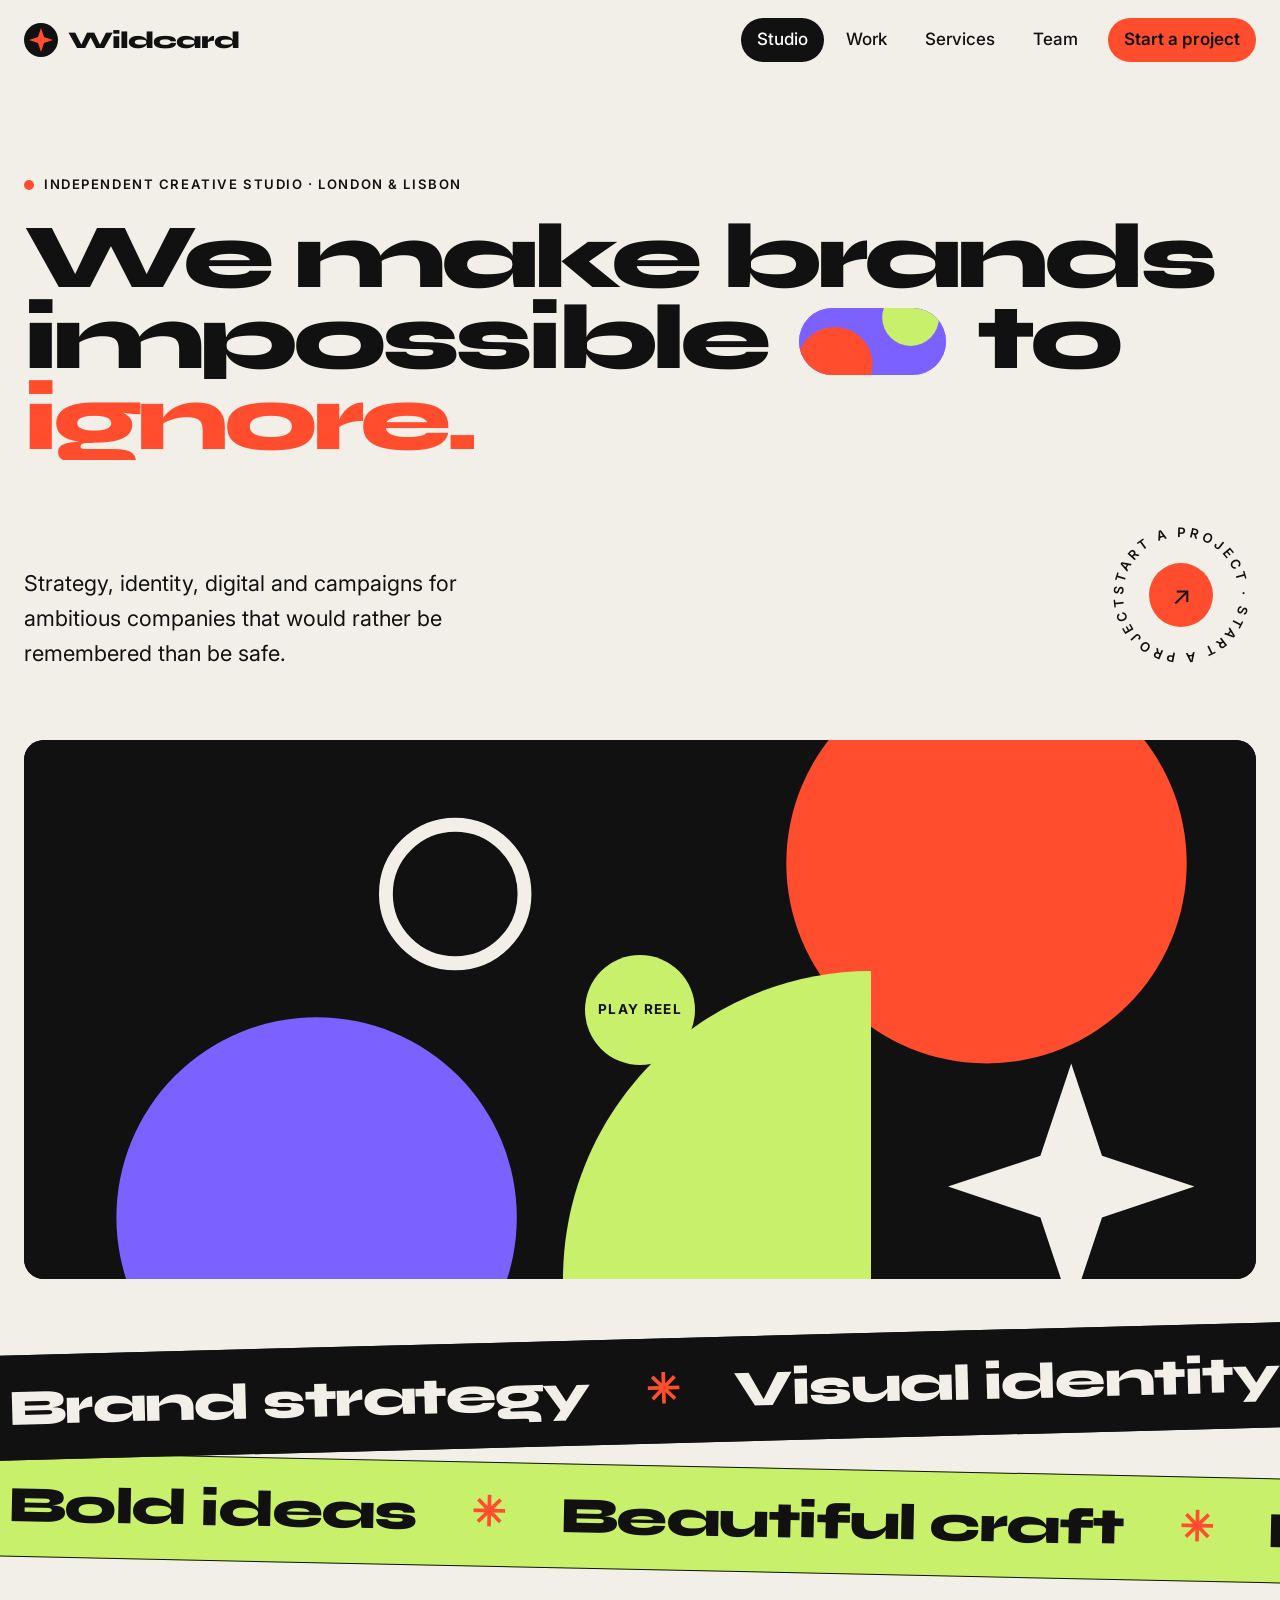
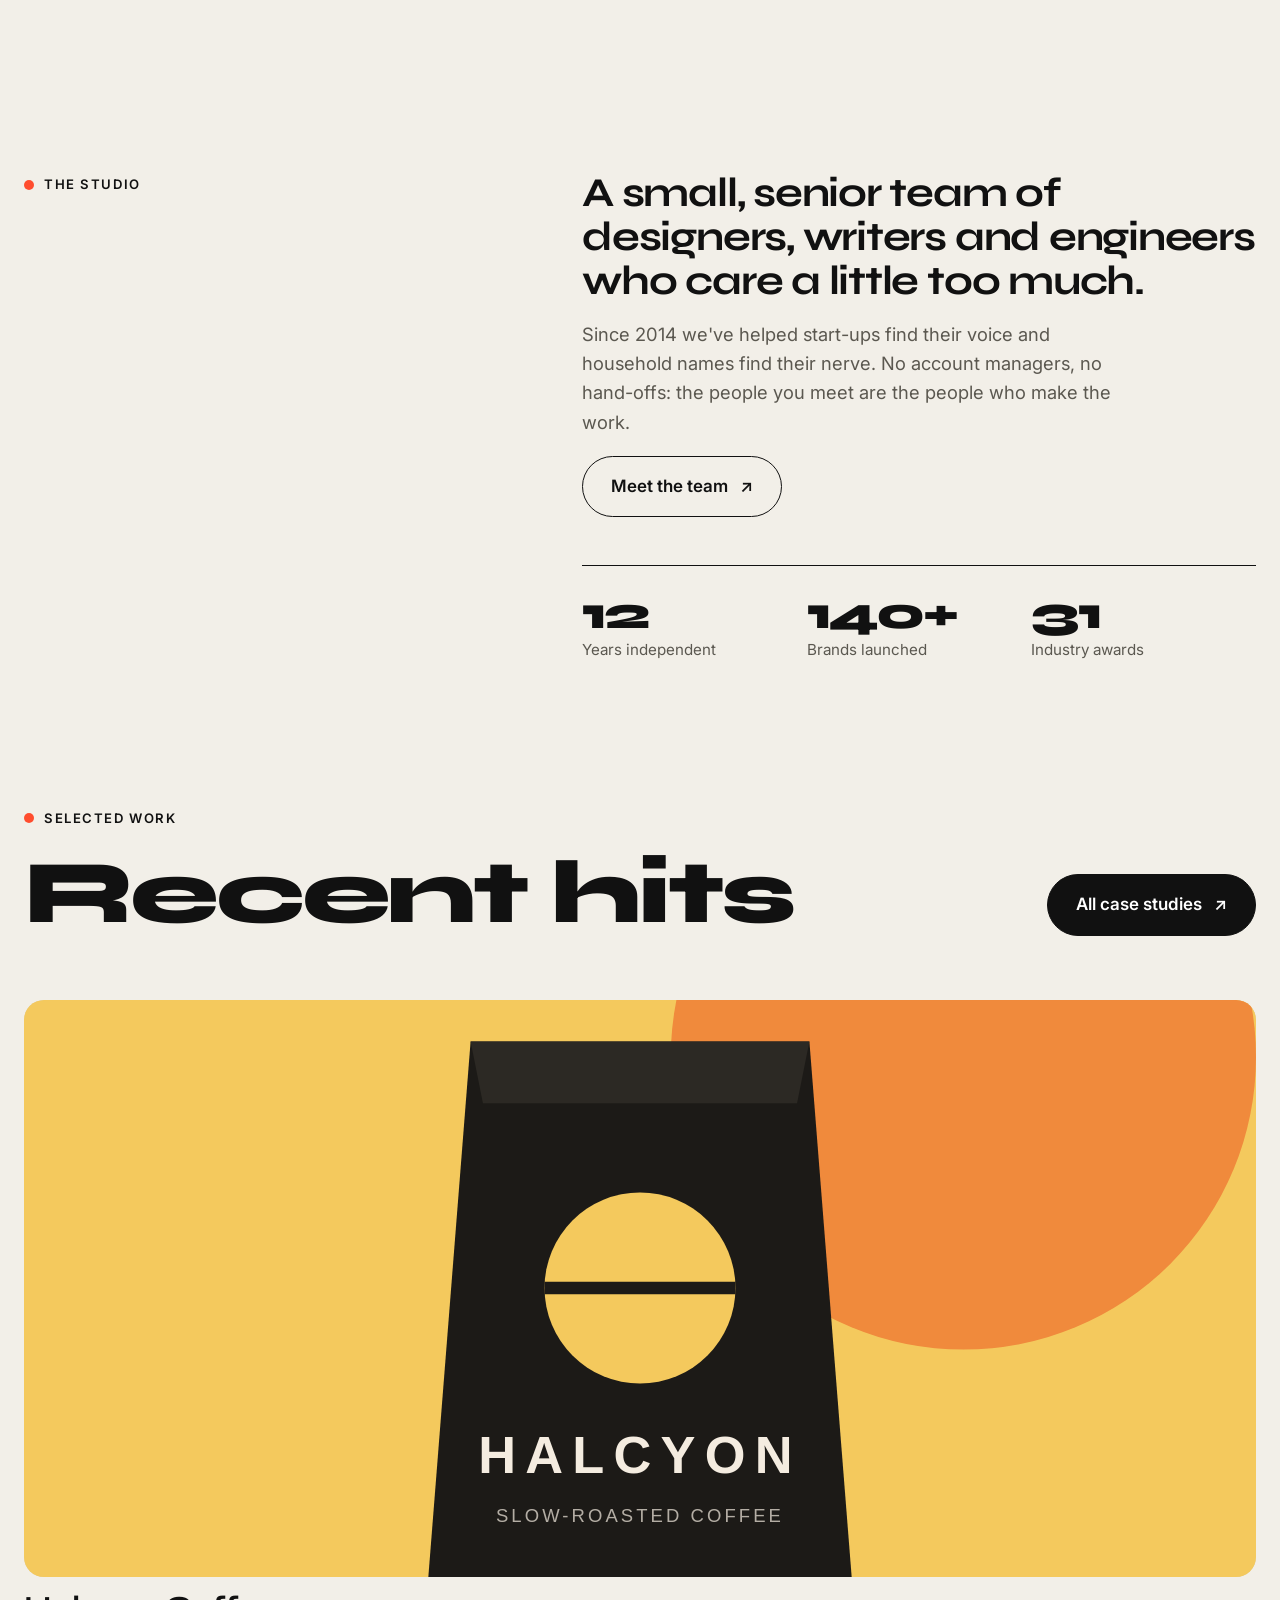
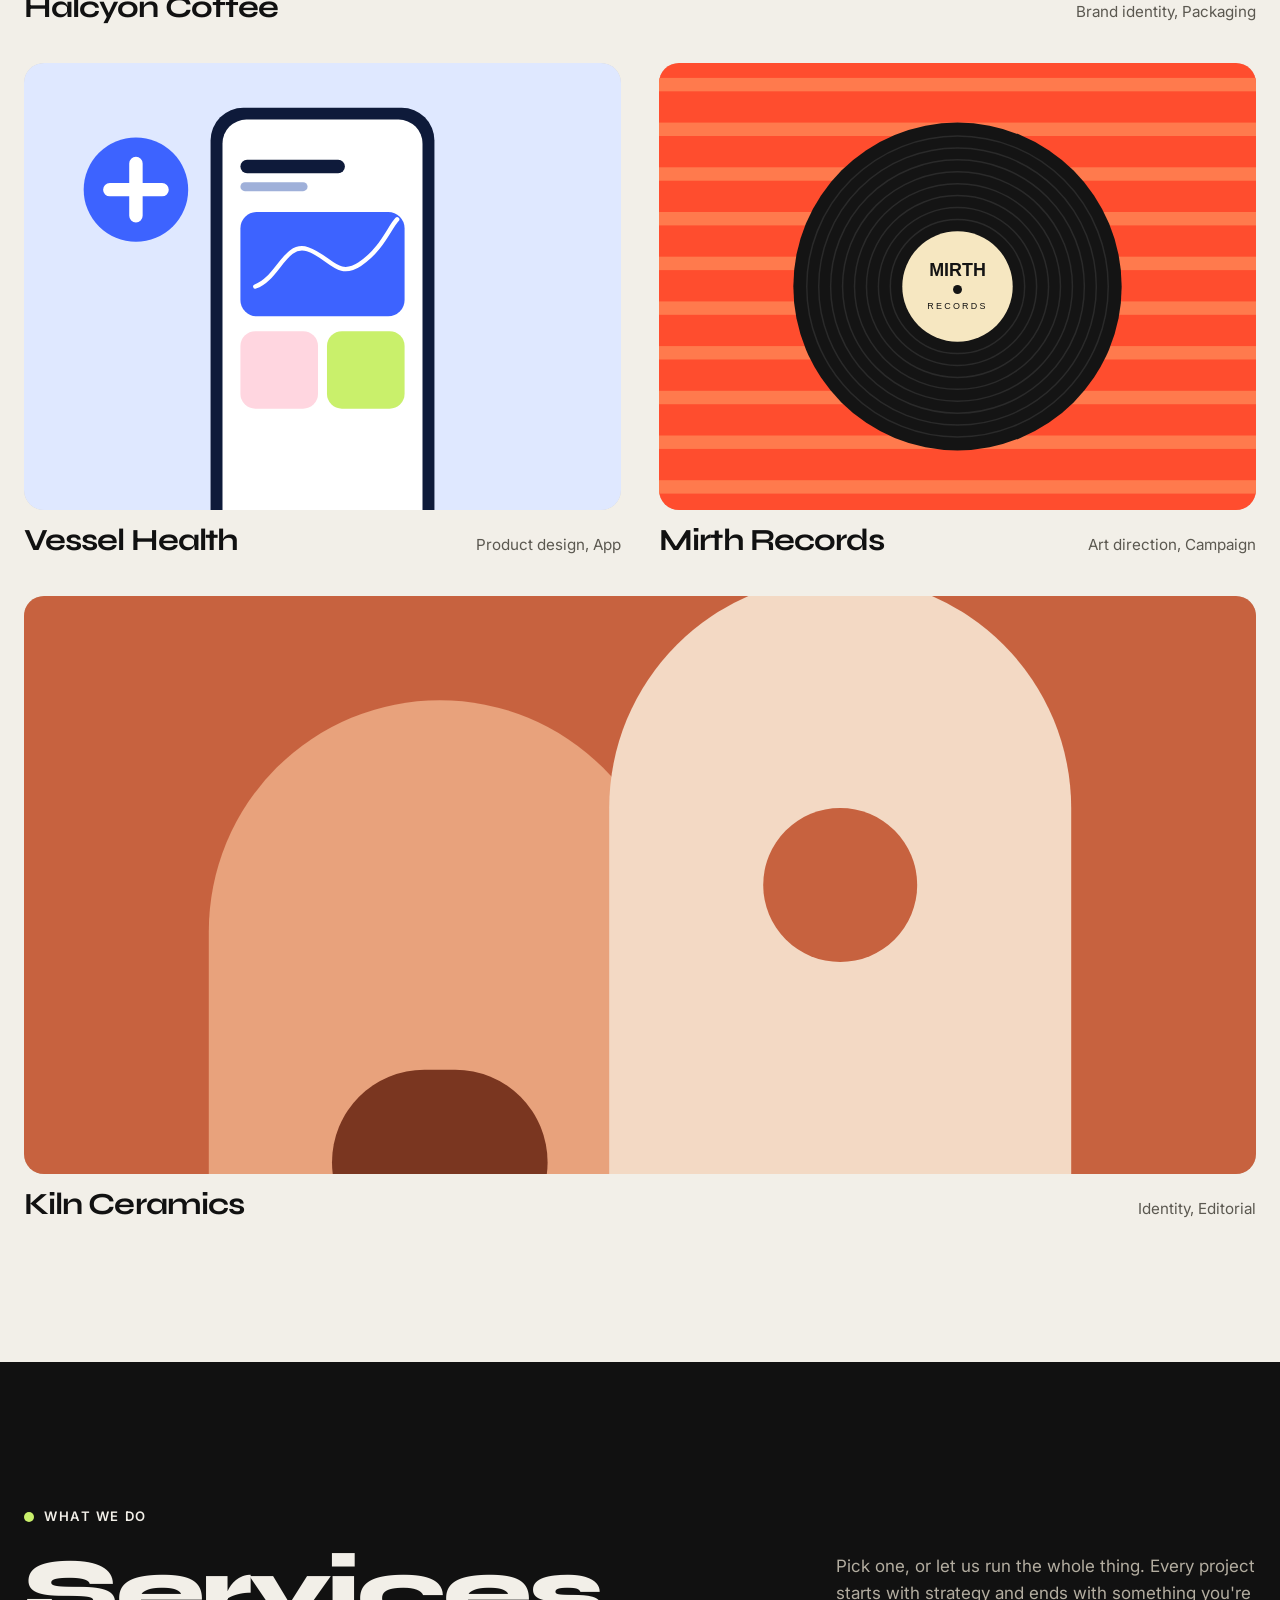
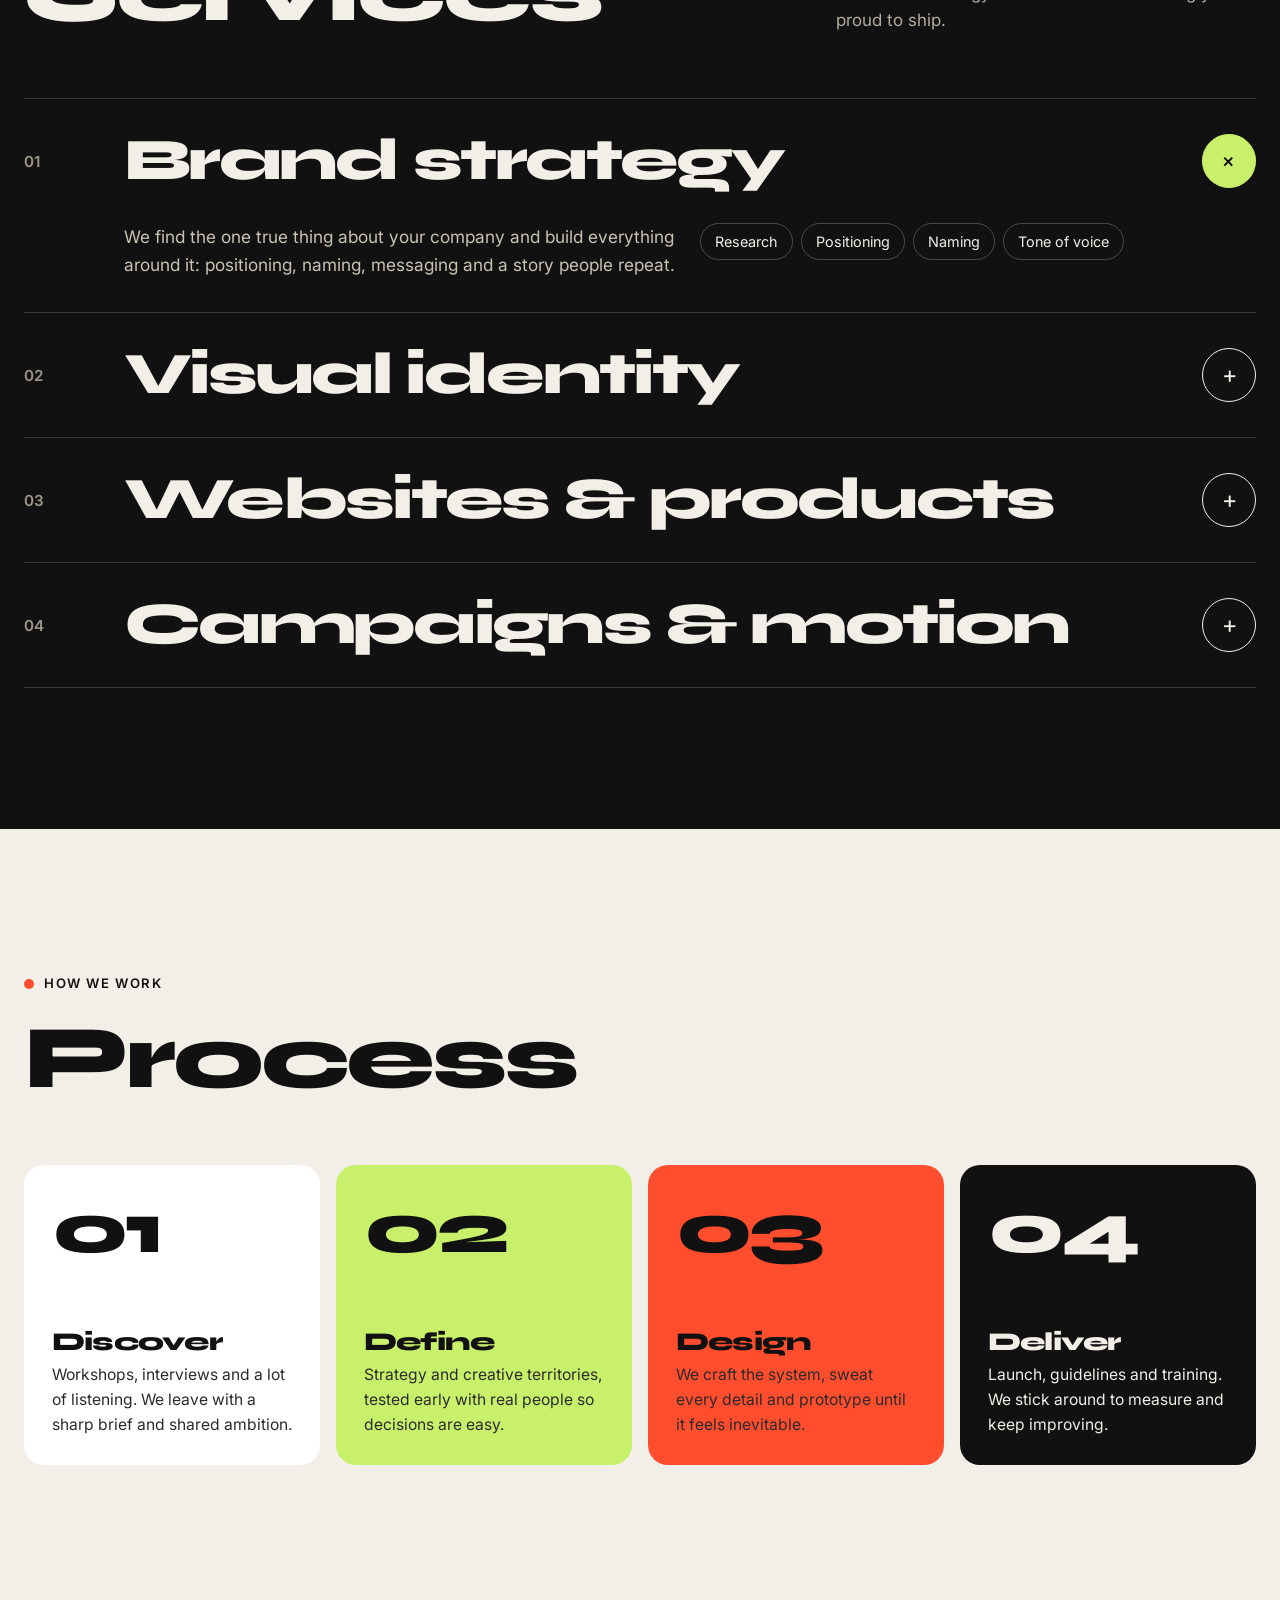
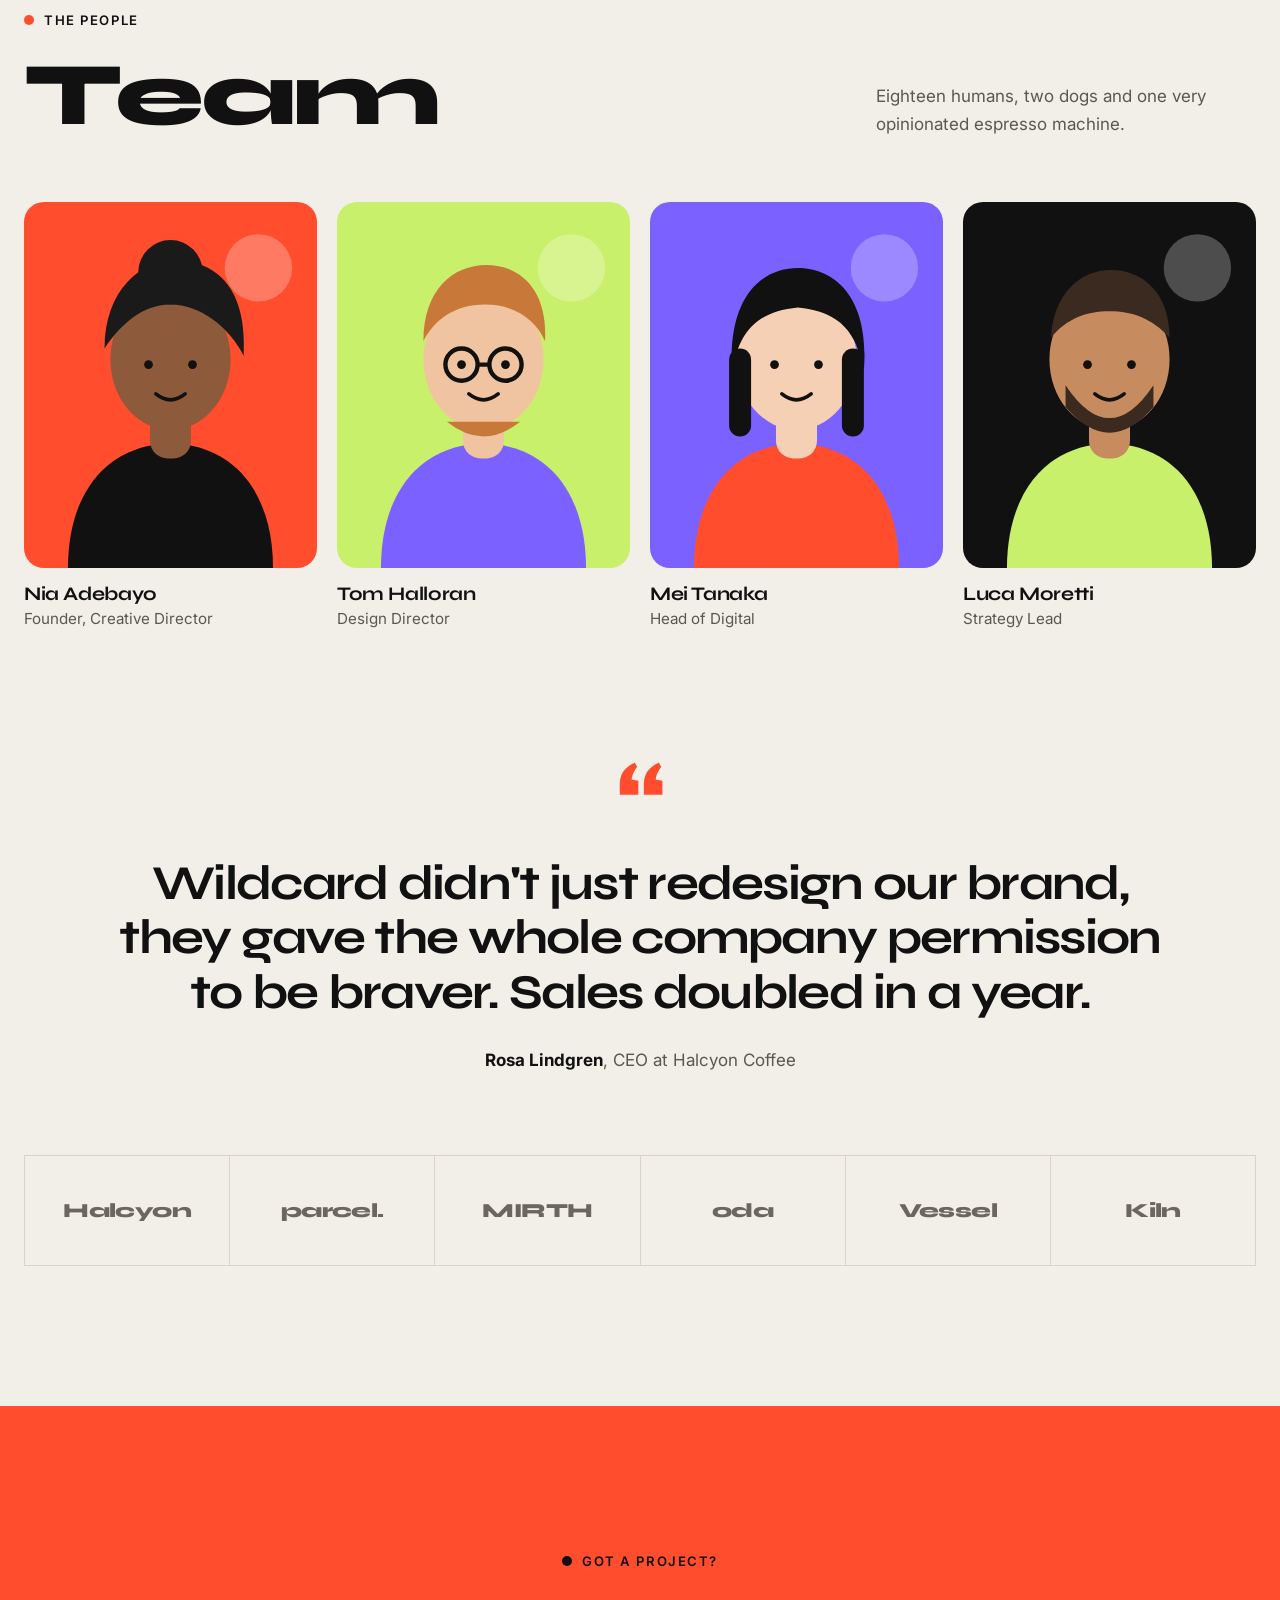
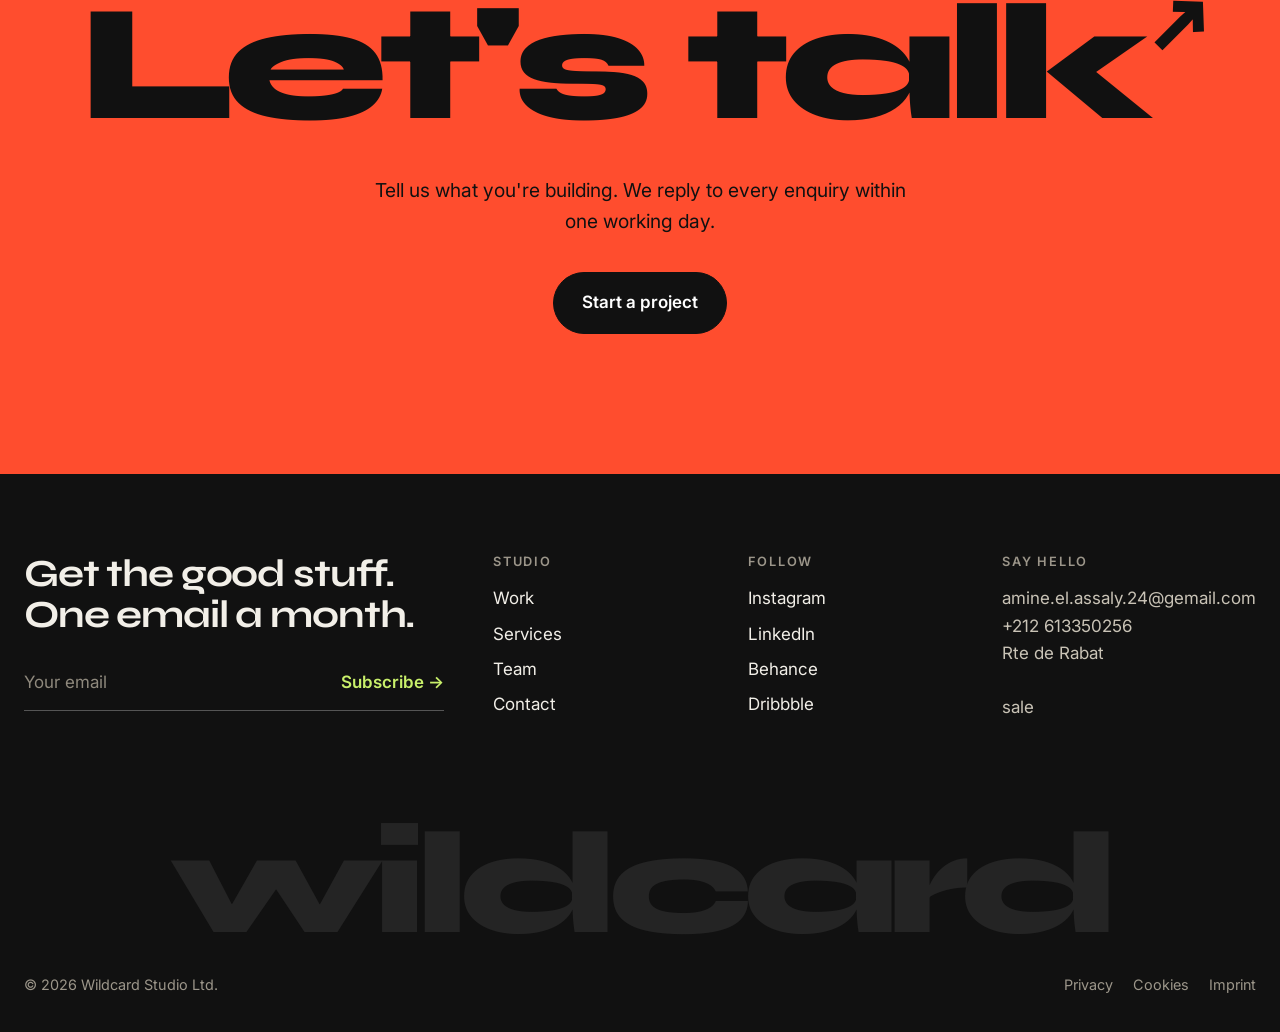
==== commit 97acdcee: "connetion to formspree" ====
--- a/agency/index.html
+++ b/agency/index.html
@@ -75,7 +75,7 @@
         <a class="btn btn-dark" href="work.html">All case studies <span class="arrow">&nearr;</span></a>
       </div>
       <div class="work-grid feature">
-        <a class="case reveal" href="work.html" data-cat="branding"><div class="case-media"><img src="assets/img/work-halcyon.svg" alt="Halcyon Coffee project artwork" loading="lazy" width="800" height="600"><span class="view">View case <span class="arrow">&nearr;</span></span></div><div class="case-info"><h3>Halcyon Coffee</h3><span>Brand identity, Packaging</span></div></a><a class="case reveal" href="work.html" data-cat="digital"><div class="case-media"><img src="assets/img/work-vessel.svg" alt="Vessel Health project artwork" loading="lazy" width="800" height="600"><span class="view">View case <span class="arrow">&nearr;</span></span></div><div class="case-info"><h3>Vessel Health</h3><span>Product design, App</span></div></a><a class="case reveal" href="work.html" data-cat="campaign"><div class="case-media"><img src="assets/img/work-mirth.svg" alt="Mirth Records project artwork" loading="lazy" width="800" height="600"><span class="view">View case <span class="arrow">&nearr;</span></span></div><div class="case-info"><h3>Mirth Records</h3><span>Art direction, Campaign</span></div></a>
+        <a class="case reveal" href="work.html" data-cat="branding"><div class="case-media"><img src="assets/img/work-halcyon.svg" alt="Halcyon Coffee project artwork" loading="lazy" width="800" height="600"><span class="view">View case <span class="arrow">&nearr;</span></span></div><div class="case-info"><h3>Halcyon Coffee</h3><span>Brand identity, Packaging</span></div></a><a class="case reveal" href="work.html" data-cat="digital"><div class="case-media"><img src="assets/img/work-vessel.svg" alt="Vessel Health project artwork" loading="lazy" width="800" height="600"><span class="view">View case <span class="arrow">&nearr;</span></span></div><div class="case-info"><h3>Vessel Health</h3><span>Product design, App</span></div></a><a class="case reveal" href="work.html" data-cat="campaign"><div class="case-media"><img src="assets/img/work-mirth.svg" alt="Mirth Records project artwork" loading="lazy" width="800" height="600"><span class="view">View case <span class="arrow">&nearr;</span></span></div><div class="case-info"><h3>Mirth Records</h3><span>Art direction, Campaign</span></div></a><a class="case reveal" href="work.html" data-cat="branding"><div class="case-media"><img src="assets/img/work-kiln.svg" alt="Kiln Ceramics project artwork" loading="lazy" width="800" height="600"><span class="view">View case <span class="arrow">&nearr;</span></span></div><div class="case-info"><h3>Kiln Ceramics</h3><span>Identity, Editorial</span></div></a>
       </div>
     </section>
 
--- a/agency/assets/css/style.css
+++ b/agency/assets/css/style.css
@@ -316,3 +316,19 @@
 .footer-grid h2 { font-weight: 700; letter-spacing: -.03em; }
 .cta h2 a::after { content: "\2197"; font-size: .45em; vertical-align: top; margin-left: .05em; display: inline-block; transition: transform .4s var(--ease); }
 .cta h2 a:hover::after { transform: translate(6px, -6px); }
+
+/* Enhanced mobile responsiveness */
+@media (max-width: 680px) {
+  .form { gap: 24px; }
+  .field input, .field textarea { font-size: 1.05rem; }
+  .chips { gap: 8px; }
+  .chips span { padding: 8px 14px; font-size: .9rem; }
+  .contact-grid { gap: clamp(40px, 8vw, 60px); }
+}
+
+@media (max-width: 420px) {
+  .btn { padding: 14px 22px; font-size: .95rem; }
+  .page-hero h1 { font-size: clamp(2.2rem, 12vw, 3.2rem); }
+  .section-top { flex-direction: column; align-items: flex-start; }
+  .marquee { margin: 40px -16px; }
+}
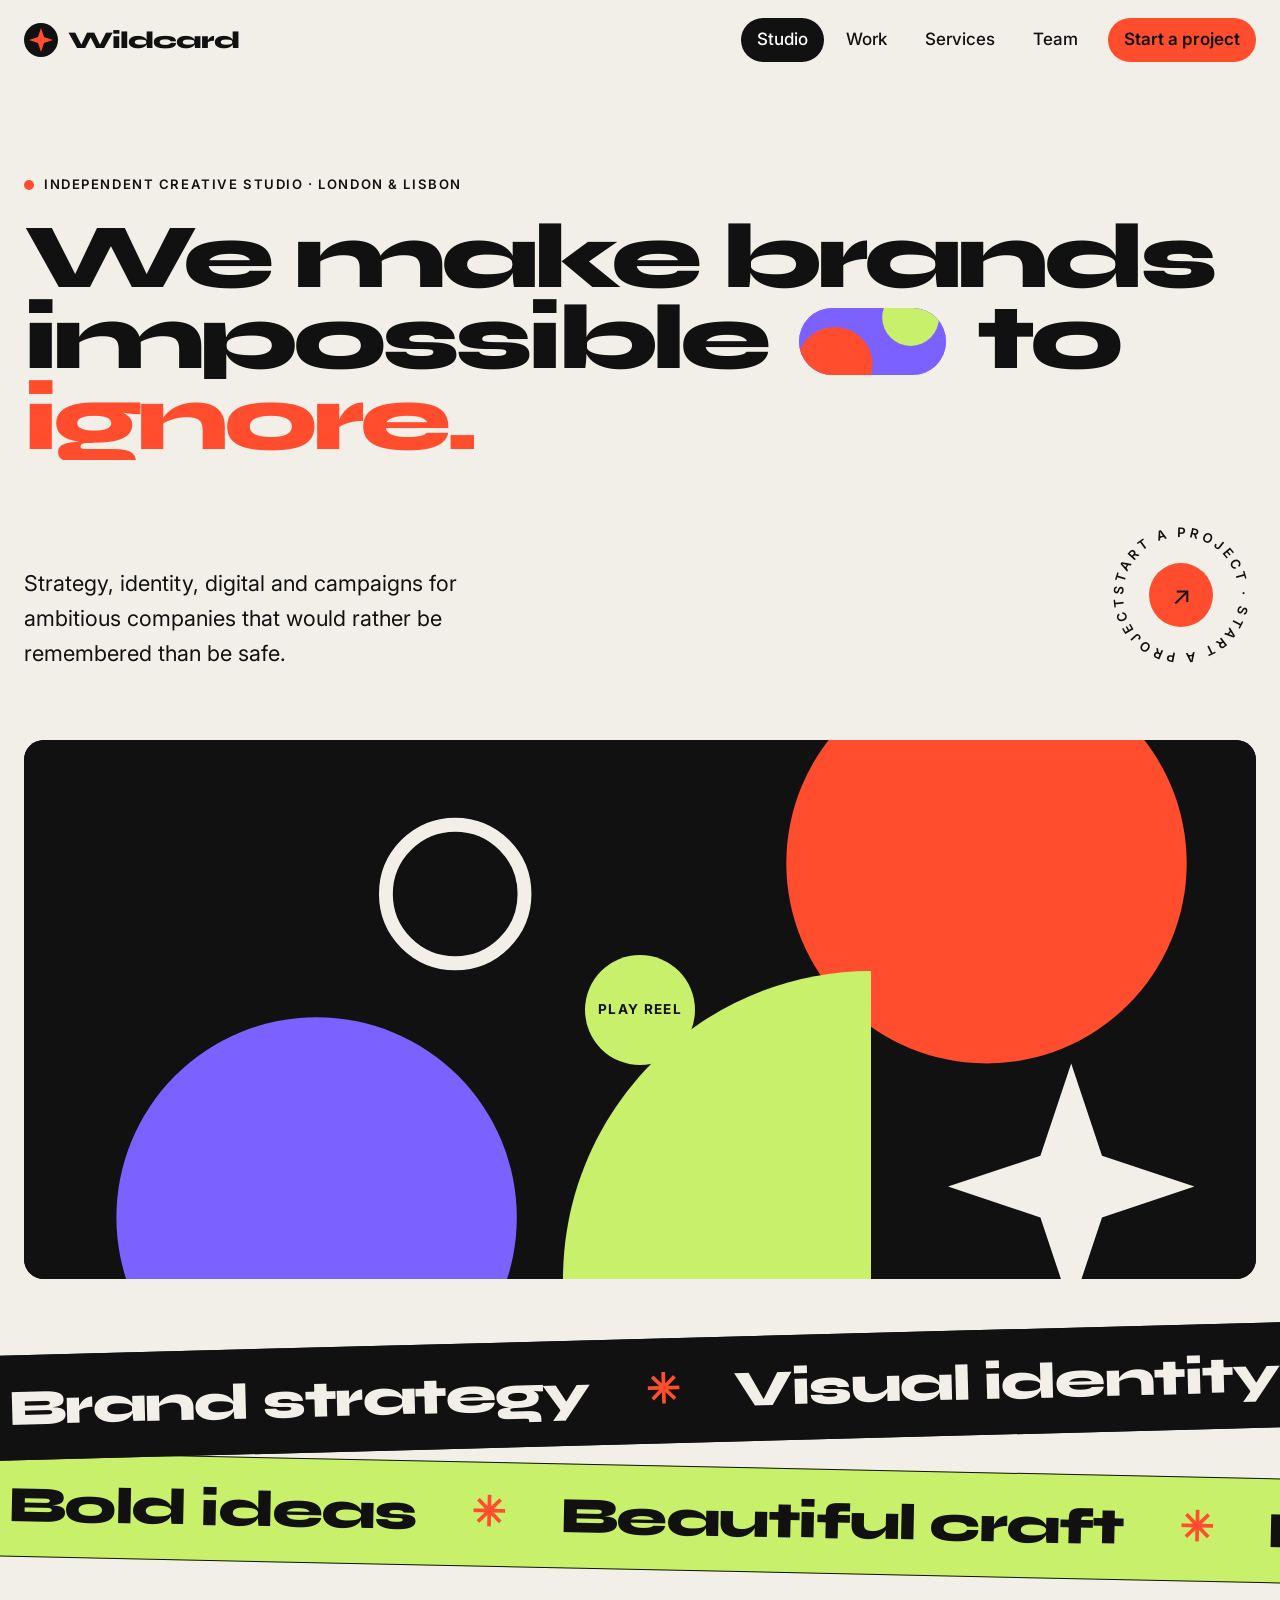
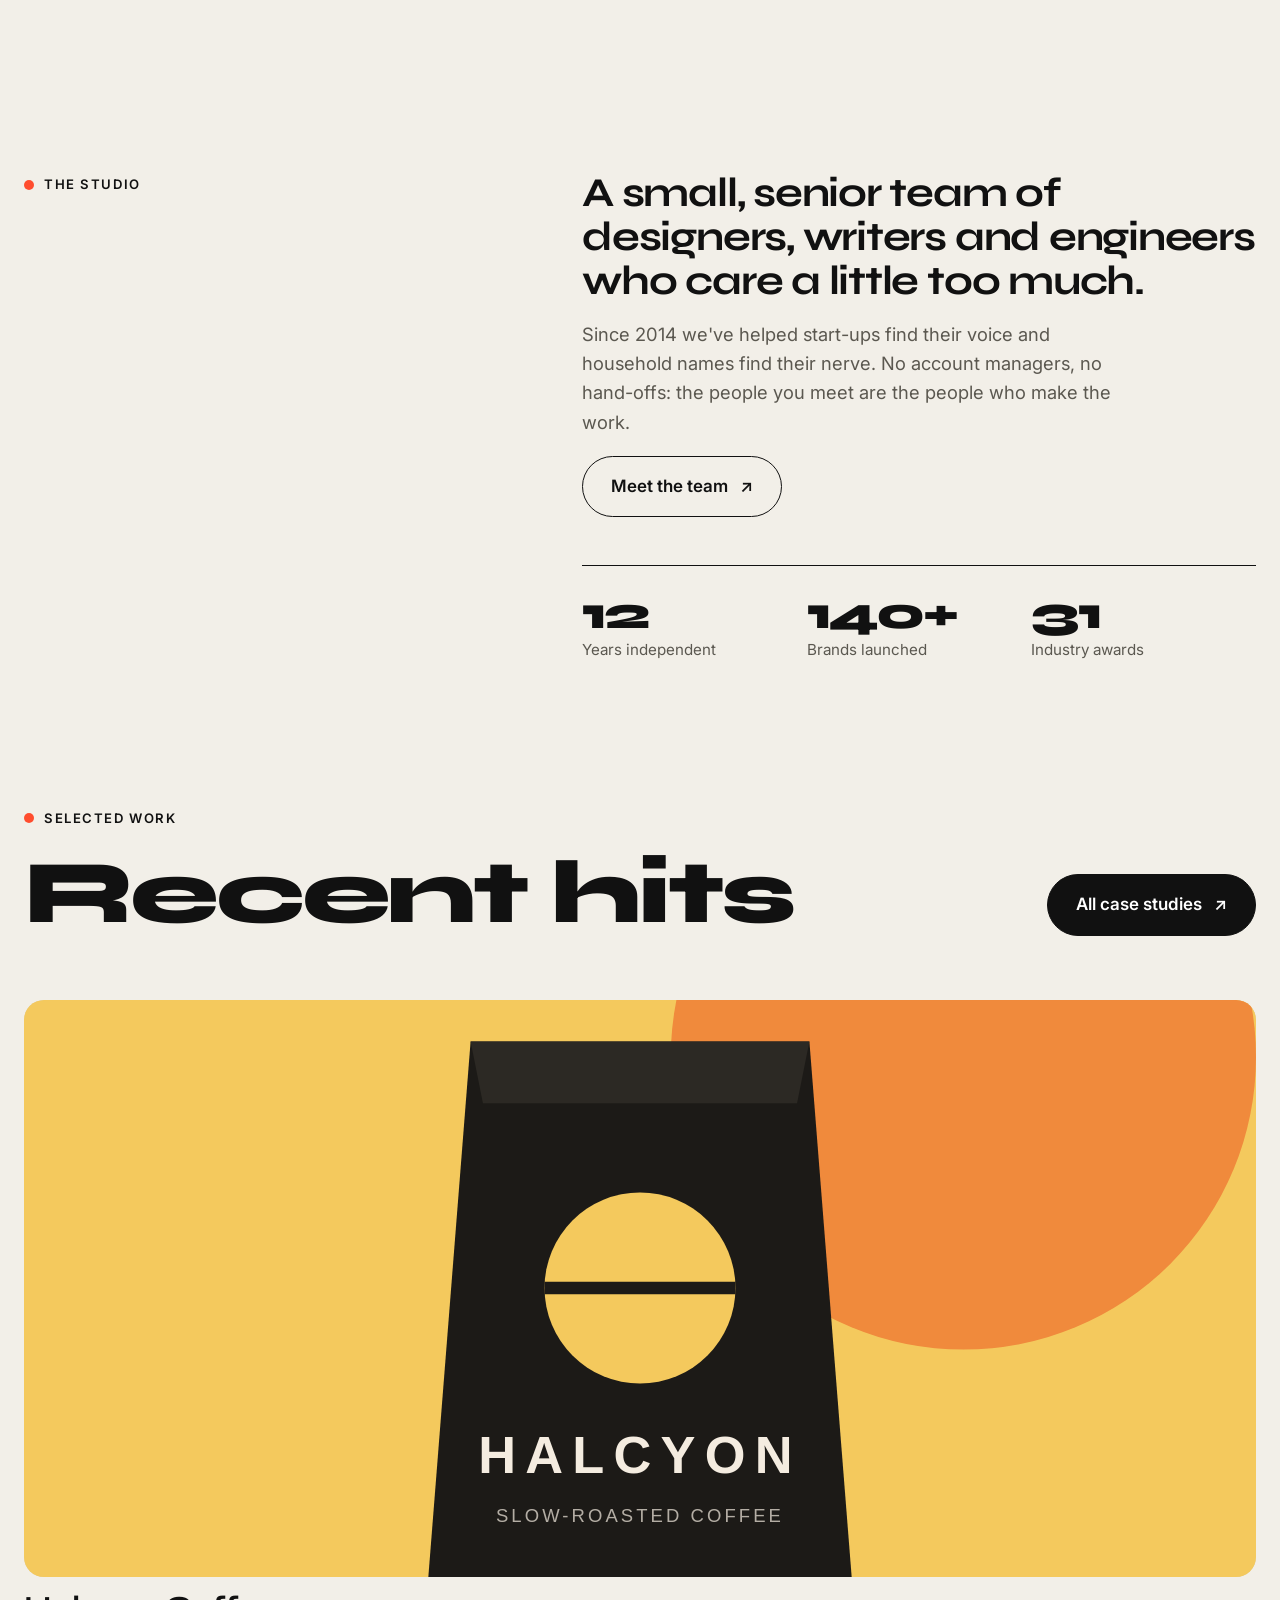
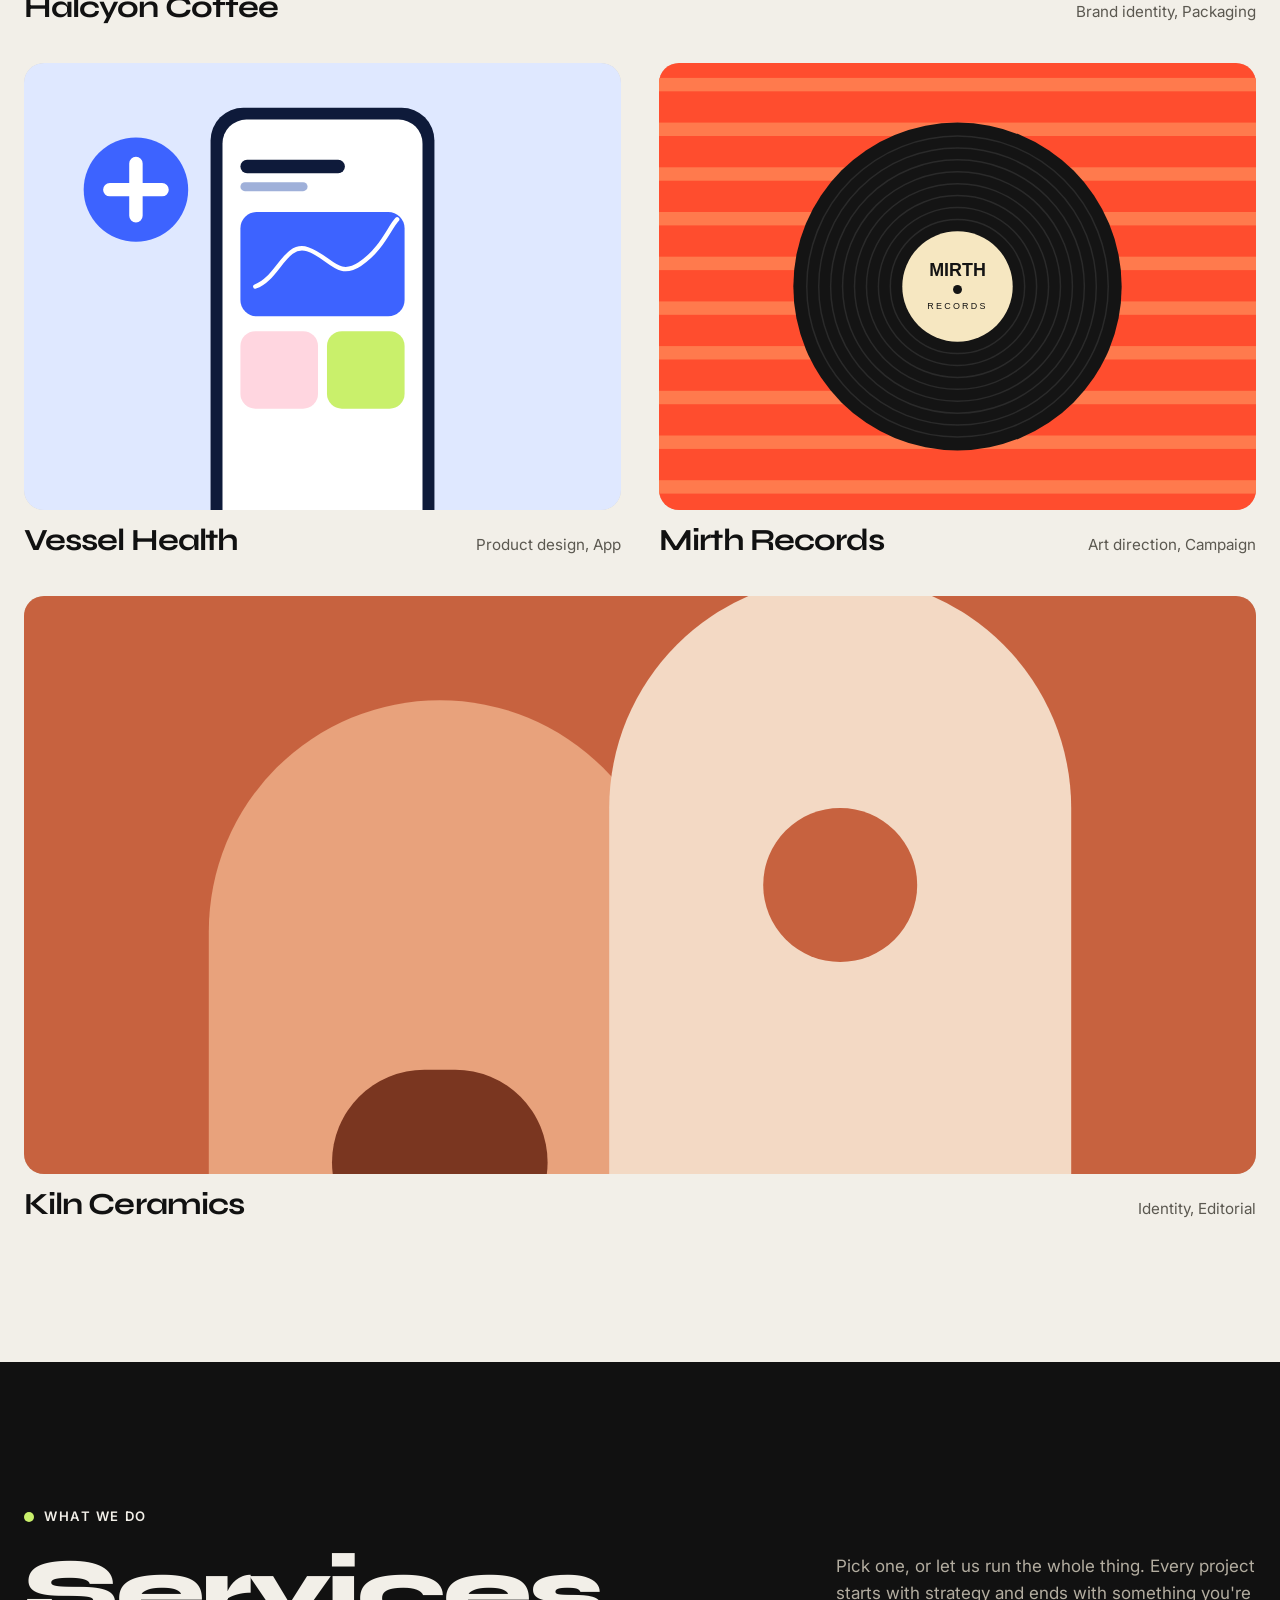
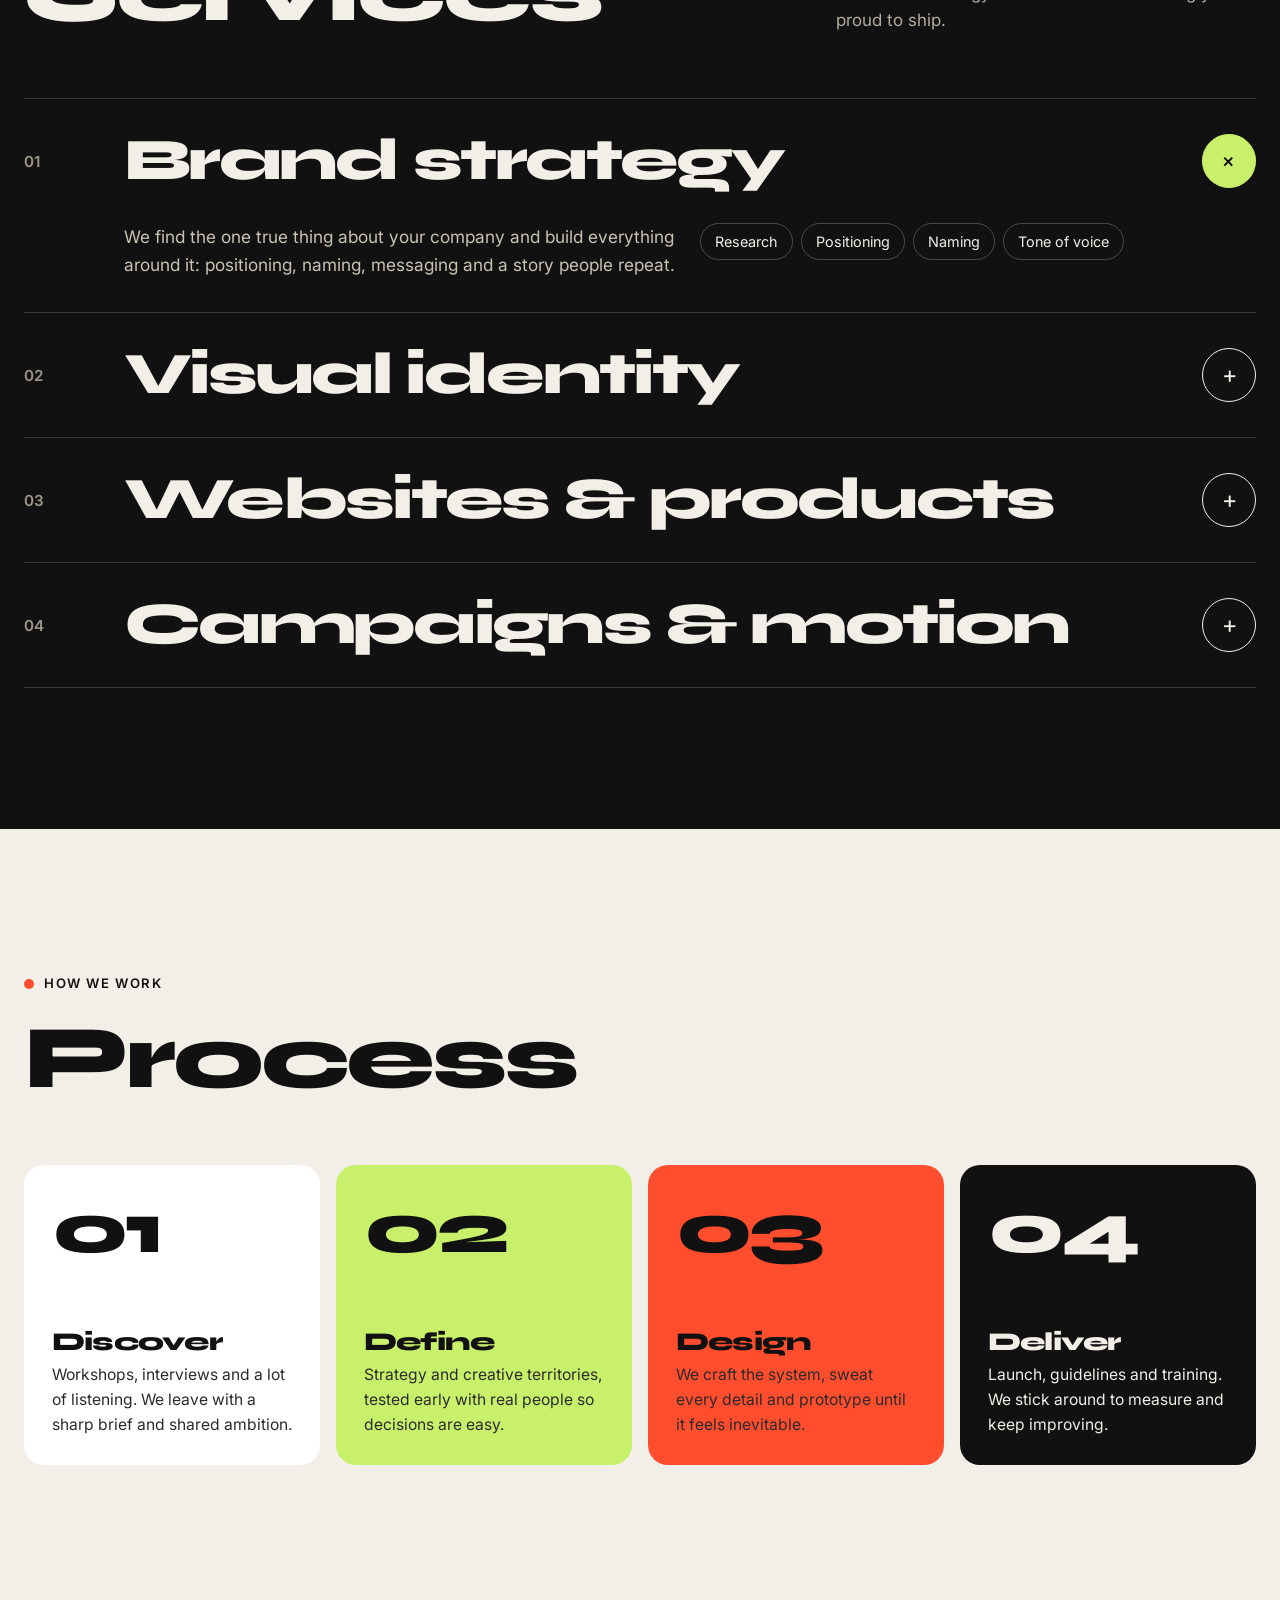
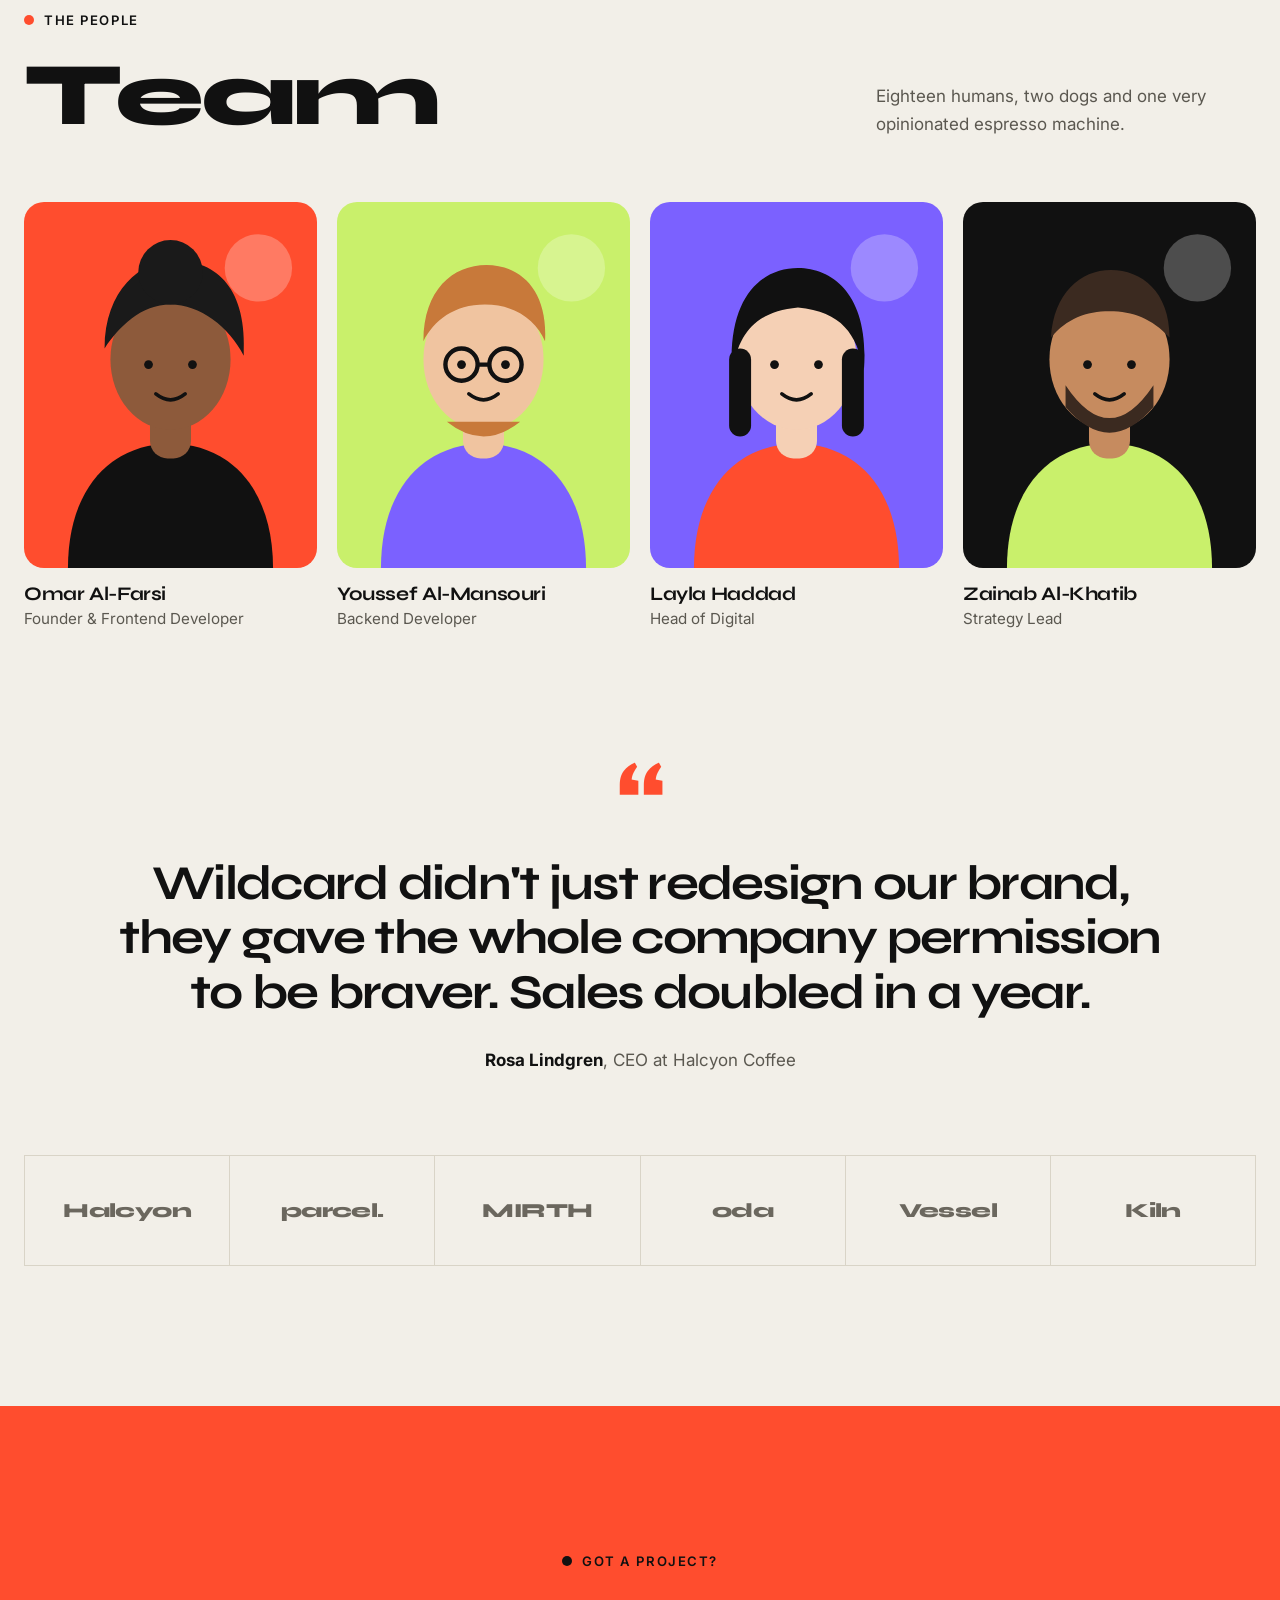
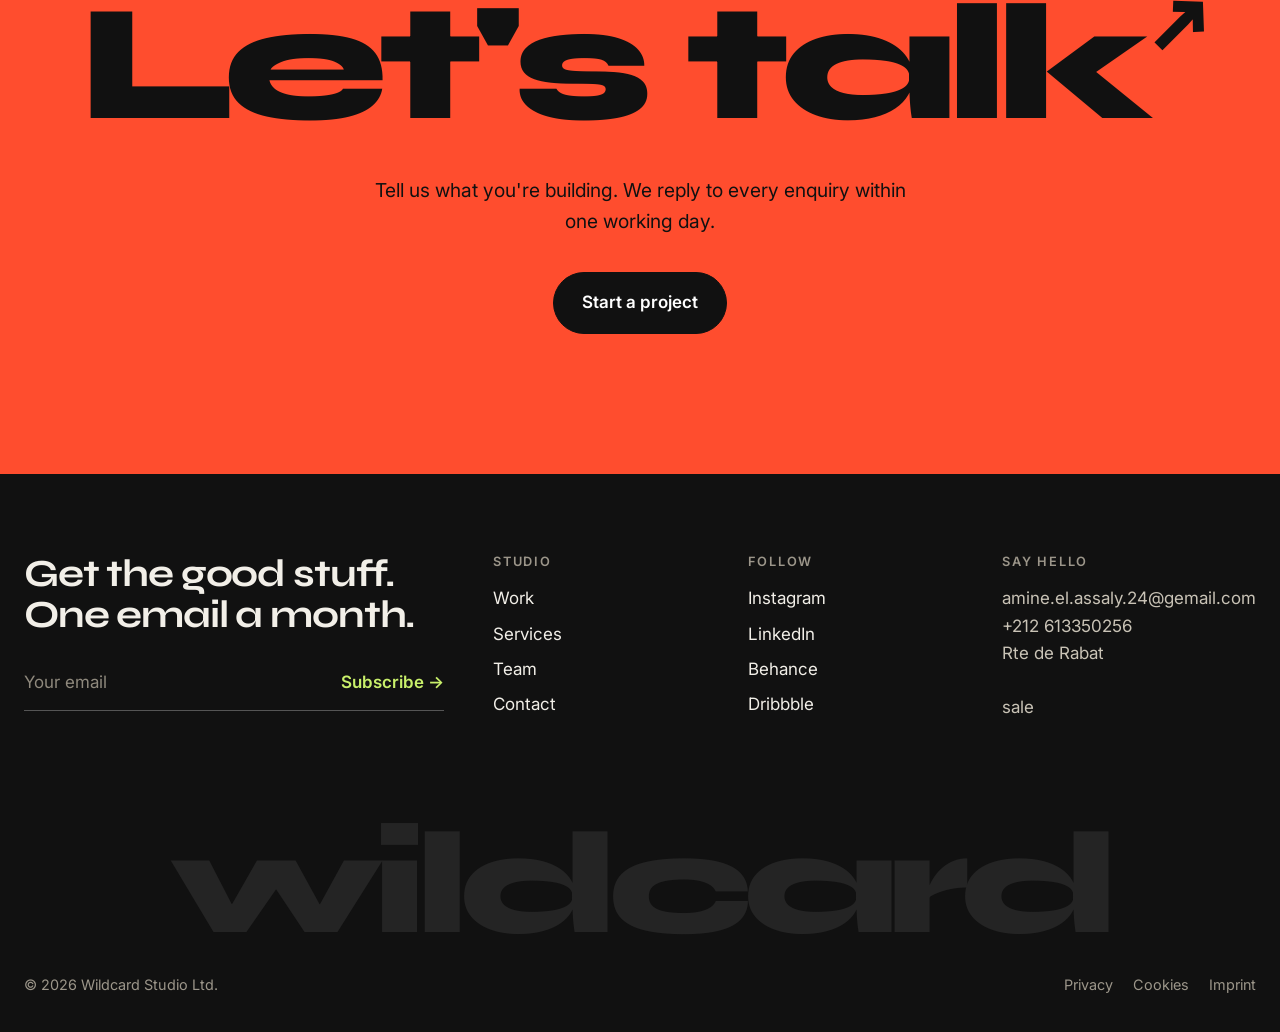
==== commit fa7b9165: "changing team names" ====
--- a/agency/index.html
+++ b/agency/index.html
@@ -75,7 +75,7 @@
         <a class="btn btn-dark" href="work.html">All case studies <span class="arrow">&nearr;</span></a>
       </div>
       <div class="work-grid feature">
-        <a class="case reveal" href="work.html" data-cat="branding"><div class="case-media"><img src="assets/img/work-halcyon.svg" alt="Halcyon Coffee project artwork" loading="lazy" width="800" height="600"><span class="view">View case <span class="arrow">&nearr;</span></span></div><div class="case-info"><h3>Halcyon Coffee</h3><span>Brand identity, Packaging</span></div></a><a class="case reveal" href="work.html" data-cat="digital"><div class="case-media"><img src="assets/img/work-vessel.svg" alt="Vessel Health project artwork" loading="lazy" width="800" height="600"><span class="view">View case <span class="arrow">&nearr;</span></span></div><div class="case-info"><h3>Vessel Health</h3><span>Product design, App</span></div></a><a class="case reveal" href="work.html" data-cat="campaign"><div class="case-media"><img src="assets/img/work-mirth.svg" alt="Mirth Records project artwork" loading="lazy" width="800" height="600"><span class="view">View case <span class="arrow">&nearr;</span></span></div><div class="case-info"><h3>Mirth Records</h3><span>Art direction, Campaign</span></div></a><a class="case reveal" href="work.html" data-cat="branding"><div class="case-media"><img src="assets/img/work-kiln.svg" alt="Kiln Ceramics project artwork" loading="lazy" width="800" height="600"><span class="view">View case <span class="arrow">&nearr;</span></span></div><div class="case-info"><h3>Kiln Ceramics</h3><span>Identity, Editorial</span></div></a>
+        <a class="case reveal" target="_blank" rel="noopener noreferrer" href="https://halcyon.coffee/" data-cat="branding"><div class="case-media"><img src="assets/img/work-halcyon.svg" alt="Halcyon Coffee project artwork" loading="lazy" width="800" height="600"><span class="view">View case <span class="arrow">&nearr;</span></span></div><div class="case-info"><h3>Halcyon Coffee</h3><span>Brand identity, Packaging</span></div></a><a class="case reveal" target="_blank" rel="noopener noreferrer" href="https://vesselhealth.com/" data-cat="digital"><div class="case-media"><img src="assets/img/work-vessel.svg" alt="Vessel Health project artwork" loading="lazy" width="800" height="600"><span class="view">View case <span class="arrow">&nearr;</span></span></div><div class="case-info"><h3>Vessel Health</h3><span>Product design, App</span></div></a><a class="case reveal" href="work.html" data-cat="campaign"><div class="case-media"><img src="assets/img/work-mirth.svg" alt="Mirth Records project artwork" loading="lazy" width="800" height="600"><span class="view">View case <span class="arrow">&nearr;</span></span></div><div class="case-info"><h3>Mirth Records</h3><span>Art direction, Campaign</span></div></a><a class="case reveal" target="_blank" rel="noopener noreferrer" href="https://kilndk.wordpress.com/" data-cat="branding"><div class="case-media"><img src="assets/img/work-kiln.svg" alt="Kiln Ceramics project artwork" loading="lazy" width="800" height="600"><span class="view">View case <span class="arrow">&nearr;</span></span></div><div class="case-info"><h3>Kiln Ceramics</h3><span>Identity, Editorial</span></div></a>
       </div>
     </section>
 
@@ -114,7 +114,7 @@
         <p style="max-width:380px;margin:0;color:var(--muted)">Eighteen humans, two dogs and one very opinionated espresso machine.</p>
       </div>
       <div class="team">
-        <div class="member reveal"><figure><div class="portrait"><svg viewBox="0 0 400 500" aria-hidden="true"><rect width="400" height="500" fill="#ff4d2e"/><circle cx="320" cy="90" r="46" fill="#fff" opacity=".25"/><path d="M60 500c0-110 60-170 140-170s140 60 140 170z" fill="#111"/><rect x="172" y="270" width="56" height="80" rx="24" fill="#8d5a3b"/><ellipse cx="200" cy="215" rx="82" ry="96" fill="#8d5a3b"/><path d="M110 200c0-80 50-120 95-120 60 0 100 40 95 130-20-40-60-70-100-70-40 0-70 30-90 60z" fill="#1a1a1a"/><circle cx="200" cy="96" r="44" fill="#1a1a1a"/><circle cx="170" cy="222" r="6" fill="#111"/><circle cx="230" cy="222" r="6" fill="#111"/><path d="M180 262q20 16 40 0" stroke="#111" stroke-width="5" fill="none" stroke-linecap="round"/></svg></div><figcaption><b>Nia Adebayo</b><span>Founder, Creative Director</span></figcaption></figure></div><div class="member reveal"><figure><div class="portrait"><svg viewBox="0 0 400 500" aria-hidden="true"><rect width="400" height="500" fill="#c9f06b"/><circle cx="320" cy="90" r="46" fill="#fff" opacity=".25"/><path d="M60 500c0-110 60-170 140-170s140 60 140 170z" fill="#7b61ff"/><rect x="172" y="270" width="56" height="80" rx="24" fill="#f0c4a0"/><ellipse cx="200" cy="215" rx="82" ry="96" fill="#f0c4a0"/><path d="M118 190c0-70 40-104 86-104s84 34 80 104c-12-28-40-50-82-50s-70 22-84 50z" fill="#c8793a"/><circle cx="170" cy="222" r="6" fill="#111"/><circle cx="230" cy="222" r="6" fill="#111"/><path d="M180 262q20 16 40 0" stroke="#111" stroke-width="5" fill="none" stroke-linecap="round"/><g fill="none" stroke="#111" stroke-width="6"><circle cx="170" cy="222" r="22"/><circle cx="230" cy="222" r="22"/><path d="M192 222h16"/></g><path d="M150 300q50 40 100 0" fill="#c8793a"/></svg></div><figcaption><b>Tom Halloran</b><span>Design Director</span></figcaption></figure></div><div class="member reveal"><figure><div class="portrait"><svg viewBox="0 0 400 500" aria-hidden="true"><rect width="400" height="500" fill="#7b61ff"/><circle cx="320" cy="90" r="46" fill="#fff" opacity=".25"/><path d="M60 500c0-110 60-170 140-170s140 60 140 170z" fill="#ff4d2e"/><rect x="172" y="270" width="56" height="80" rx="24" fill="#f5d0b5"/><ellipse cx="200" cy="215" rx="82" ry="96" fill="#f5d0b5"/><path d="M112 230c-6-100 40-140 90-140s98 40 90 140c-10-50-30-80-90-86-60 6-80 36-90 86z" fill="#111"/><rect x="108" y="200" width="30" height="120" rx="15" fill="#111"/><rect x="262" y="200" width="30" height="120" rx="15" fill="#111"/><circle cx="170" cy="222" r="6" fill="#111"/><circle cx="230" cy="222" r="6" fill="#111"/><path d="M180 262q20 16 40 0" stroke="#111" stroke-width="5" fill="none" stroke-linecap="round"/></svg></div><figcaption><b>Mei Tanaka</b><span>Head of Digital</span></figcaption></figure></div><div class="member reveal"><figure><div class="portrait"><svg viewBox="0 0 400 500" aria-hidden="true"><rect width="400" height="500" fill="#111111"/><circle cx="320" cy="90" r="46" fill="#fff" opacity=".25"/><path d="M60 500c0-110 60-170 140-170s140 60 140 170z" fill="#c9f06b"/><rect x="172" y="270" width="56" height="80" rx="24" fill="#c68b5f"/><ellipse cx="200" cy="215" rx="82" ry="96" fill="#c68b5f"/><path d="M120 185c4-60 40-92 82-92s80 30 80 92c-24-26-50-36-82-36s-58 10-80 36z" fill="#3b2a20"/><circle cx="170" cy="222" r="6" fill="#111"/><circle cx="230" cy="222" r="6" fill="#111"/><path d="M180 262q20 16 40 0" stroke="#111" stroke-width="5" fill="none" stroke-linecap="round"/><path d="M140 250q60 90 120 0v30q-60 70-120 0z" fill="#3b2a20"/></svg></div><figcaption><b>Luca Moretti</b><span>Strategy Lead</span></figcaption></figure></div>
+        <div class="member reveal"><figure><div class="portrait"><svg viewBox="0 0 400 500" aria-hidden="true"><rect width="400" height="500" fill="#ff4d2e"/><circle cx="320" cy="90" r="46" fill="#fff" opacity=".25"/><path d="M60 500c0-110 60-170 140-170s140 60 140 170z" fill="#111"/><rect x="172" y="270" width="56" height="80" rx="24" fill="#8d5a3b"/><ellipse cx="200" cy="215" rx="82" ry="96" fill="#8d5a3b"/><path d="M110 200c0-80 50-120 95-120 60 0 100 40 95 130-20-40-60-70-100-70-40 0-70 30-90 60z" fill="#1a1a1a"/><circle cx="200" cy="96" r="44" fill="#1a1a1a"/><circle cx="170" cy="222" r="6" fill="#111"/><circle cx="230" cy="222" r="6" fill="#111"/><path d="M180 262q20 16 40 0" stroke="#111" stroke-width="5" fill="none" stroke-linecap="round"/></svg></div><figcaption><b>Omar Al-Farsi</b><span>Founder &amp; Frontend Developer</span></figcaption></figure></div><div class="member reveal"><figure><div class="portrait"><svg viewBox="0 0 400 500" aria-hidden="true"><rect width="400" height="500" fill="#c9f06b"/><circle cx="320" cy="90" r="46" fill="#fff" opacity=".25"/><path d="M60 500c0-110 60-170 140-170s140 60 140 170z" fill="#7b61ff"/><rect x="172" y="270" width="56" height="80" rx="24" fill="#f0c4a0"/><ellipse cx="200" cy="215" rx="82" ry="96" fill="#f0c4a0"/><path d="M118 190c0-70 40-104 86-104s84 34 80 104c-12-28-40-50-82-50s-70 22-84 50z" fill="#c8793a"/><circle cx="170" cy="222" r="6" fill="#111"/><circle cx="230" cy="222" r="6" fill="#111"/><path d="M180 262q20 16 40 0" stroke="#111" stroke-width="5" fill="none" stroke-linecap="round"/><g fill="none" stroke="#111" stroke-width="6"><circle cx="170" cy="222" r="22"/><circle cx="230" cy="222" r="22"/><path d="M192 222h16"/></g><path d="M150 300q50 40 100 0" fill="#c8793a"/></svg></div><figcaption><b>Youssef Al-Mansouri</b><span>Backend Developer</span></figcaption></figure></div><div class="member reveal"><figure><div class="portrait"><svg viewBox="0 0 400 500" aria-hidden="true"><rect width="400" height="500" fill="#7b61ff"/><circle cx="320" cy="90" r="46" fill="#fff" opacity=".25"/><path d="M60 500c0-110 60-170 140-170s140 60 140 170z" fill="#ff4d2e"/><rect x="172" y="270" width="56" height="80" rx="24" fill="#f5d0b5"/><ellipse cx="200" cy="215" rx="82" ry="96" fill="#f5d0b5"/><path d="M112 230c-6-100 40-140 90-140s98 40 90 140c-10-50-30-80-90-86-60 6-80 36-90 86z" fill="#111"/><rect x="108" y="200" width="30" height="120" rx="15" fill="#111"/><rect x="262" y="200" width="30" height="120" rx="15" fill="#111"/><circle cx="170" cy="222" r="6" fill="#111"/><circle cx="230" cy="222" r="6" fill="#111"/><path d="M180 262q20 16 40 0" stroke="#111" stroke-width="5" fill="none" stroke-linecap="round"/></svg></div><figcaption><b>Layla Haddad</b><span>Head of Digital</span></figcaption></figure></div><div class="member reveal"><figure><div class="portrait"><svg viewBox="0 0 400 500" aria-hidden="true"><rect width="400" height="500" fill="#111111"/><circle cx="320" cy="90" r="46" fill="#fff" opacity=".25"/><path d="M60 500c0-110 60-170 140-170s140 60 140 170z" fill="#c9f06b"/><rect x="172" y="270" width="56" height="80" rx="24" fill="#c68b5f"/><ellipse cx="200" cy="215" rx="82" ry="96" fill="#c68b5f"/><path d="M120 185c4-60 40-92 82-92s80 30 80 92c-24-26-50-36-82-36s-58 10-80 36z" fill="#3b2a20"/><circle cx="170" cy="222" r="6" fill="#111"/><circle cx="230" cy="222" r="6" fill="#111"/><path d="M180 262q20 16 40 0" stroke="#111" stroke-width="5" fill="none" stroke-linecap="round"/><path d="M140 250q60 90 120 0v30q-60 70-120 0z" fill="#3b2a20"/></svg></div><figcaption><b>Zainab Al-Khatib</b><span>Strategy Lead</span></figcaption></figure></div>
       </div>
     </section>
 
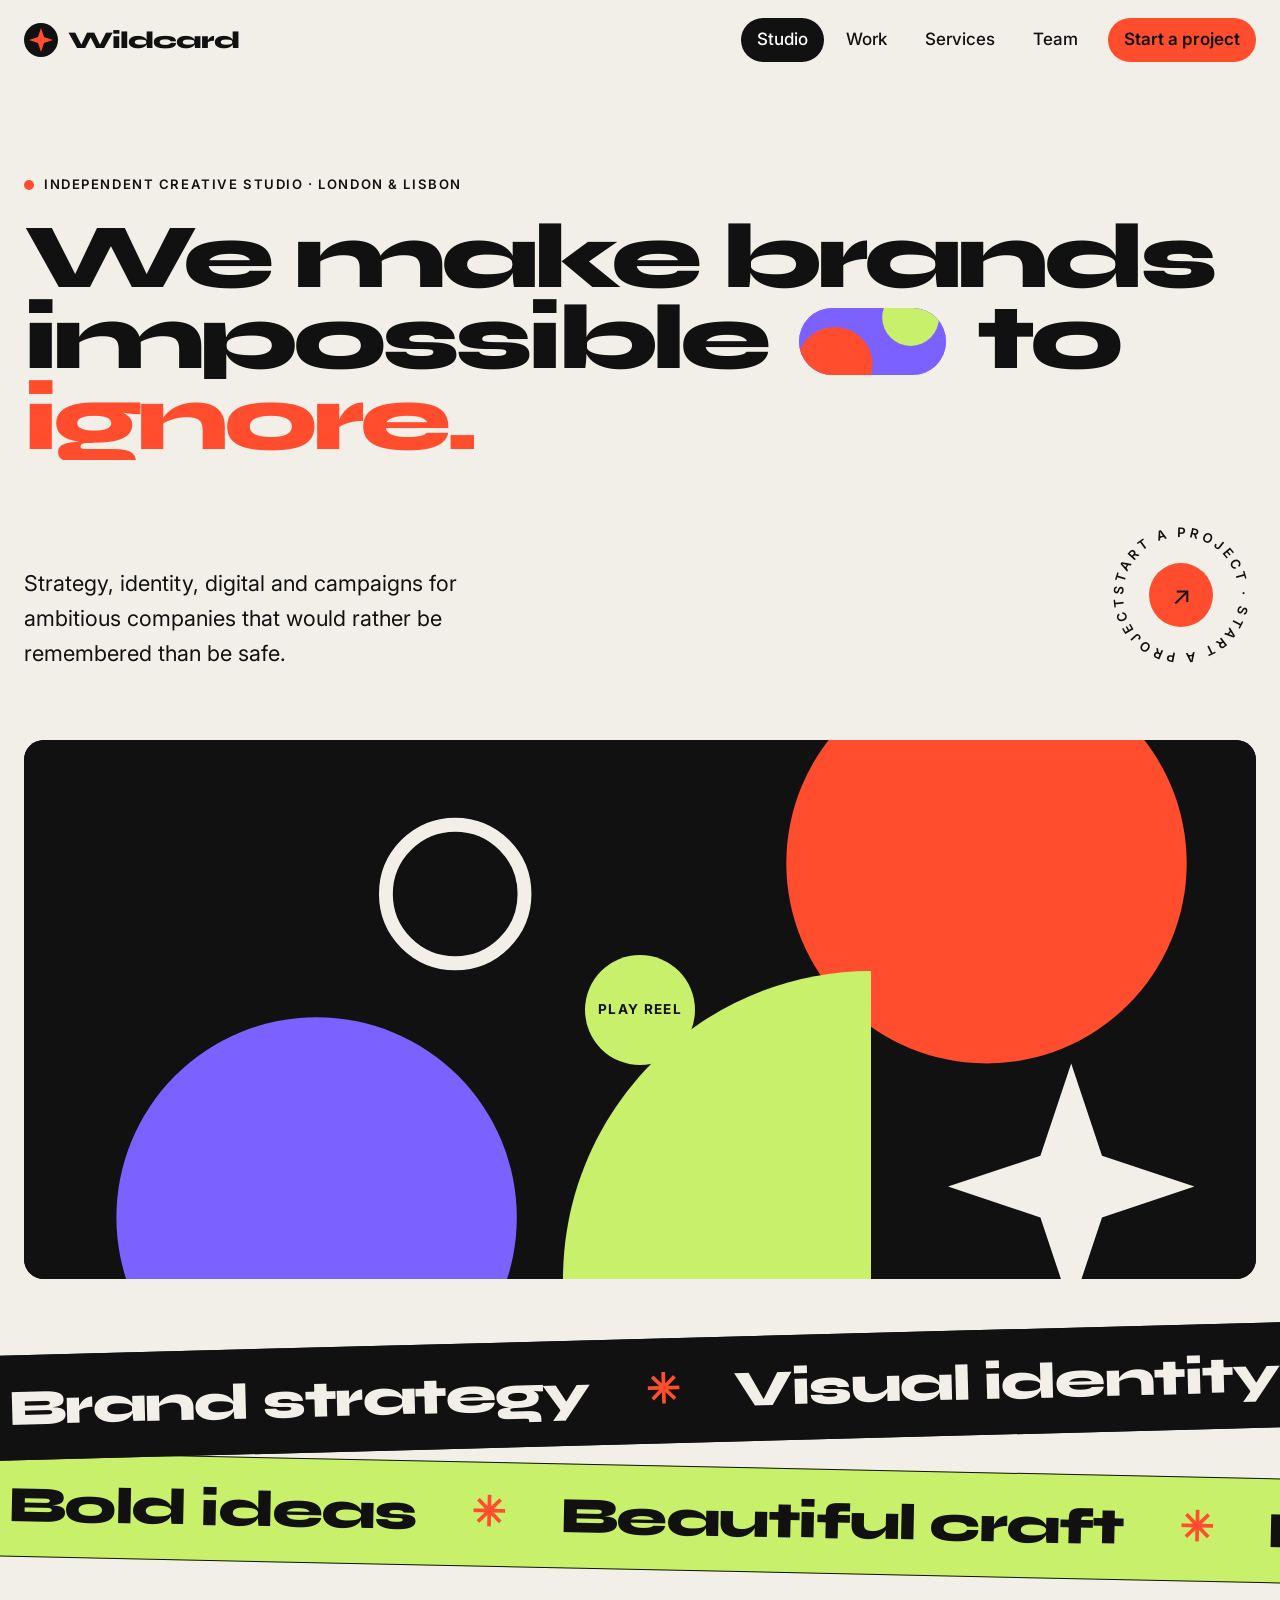
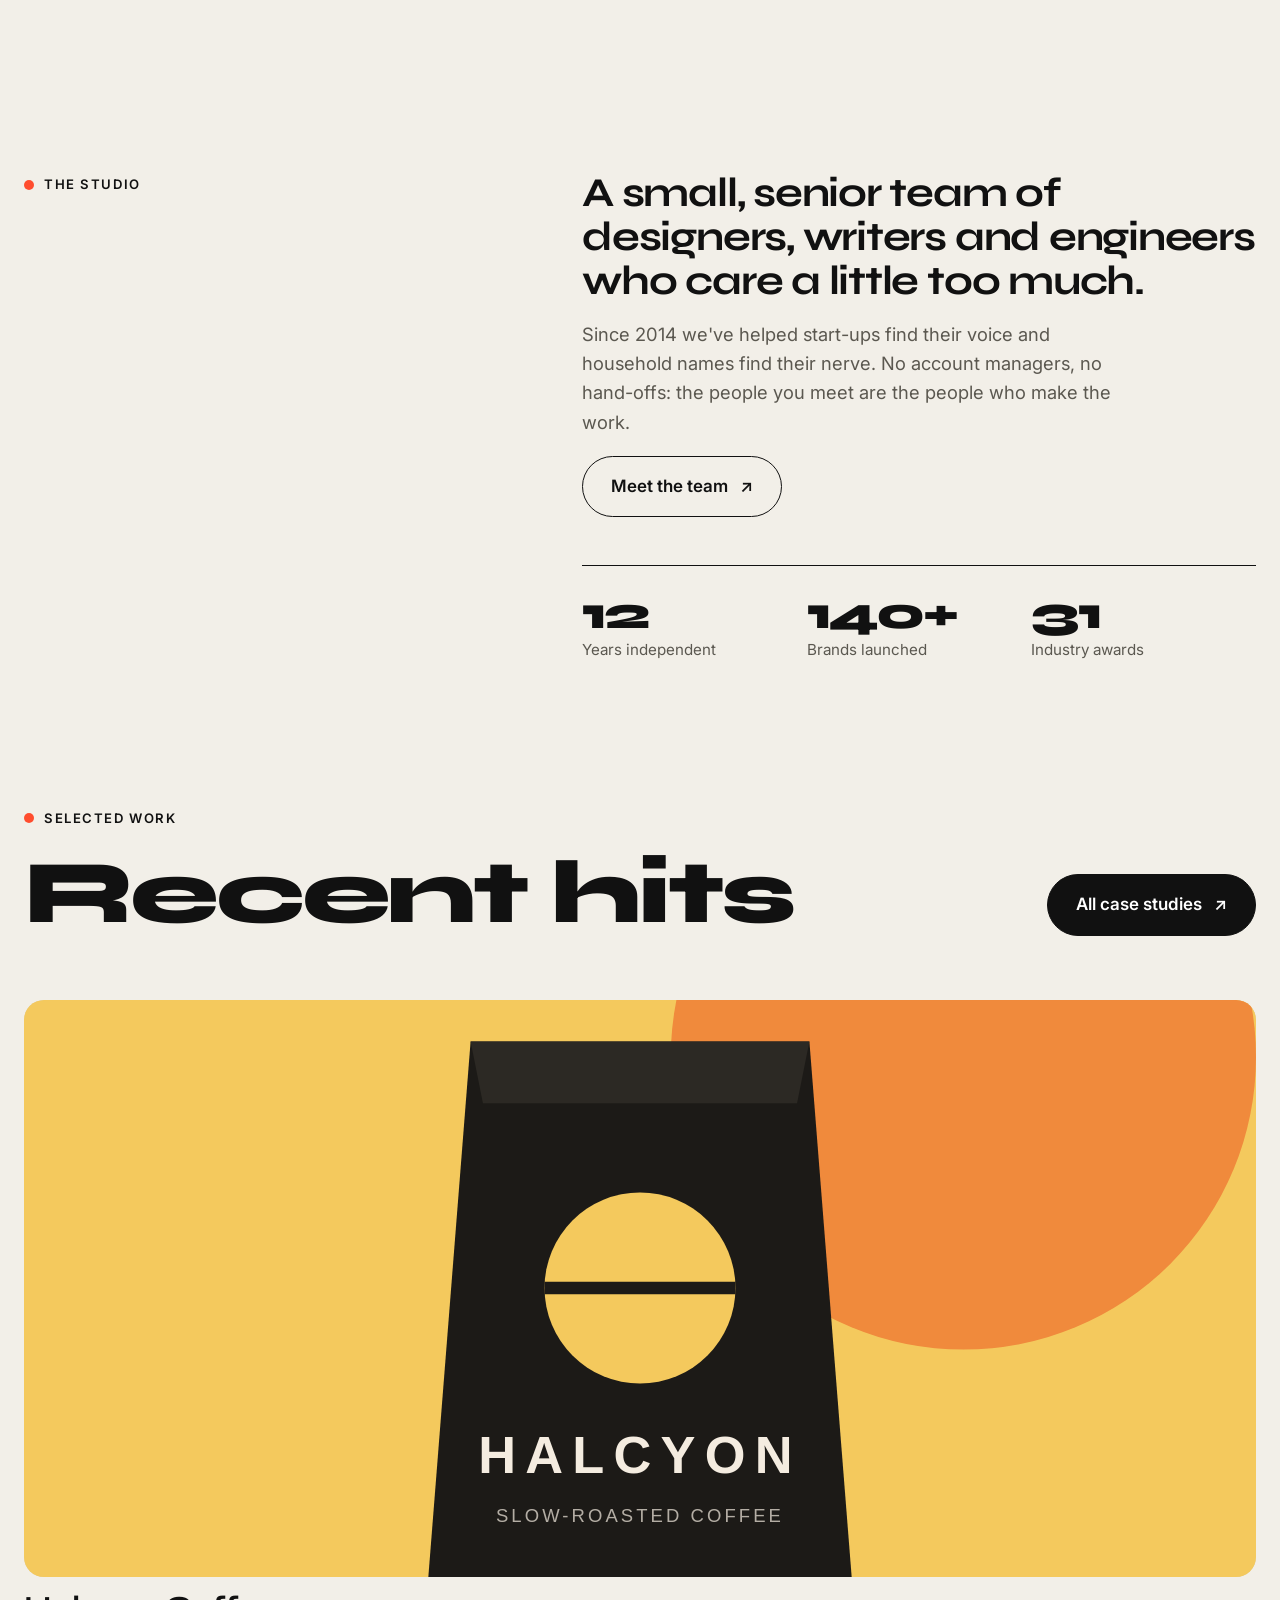
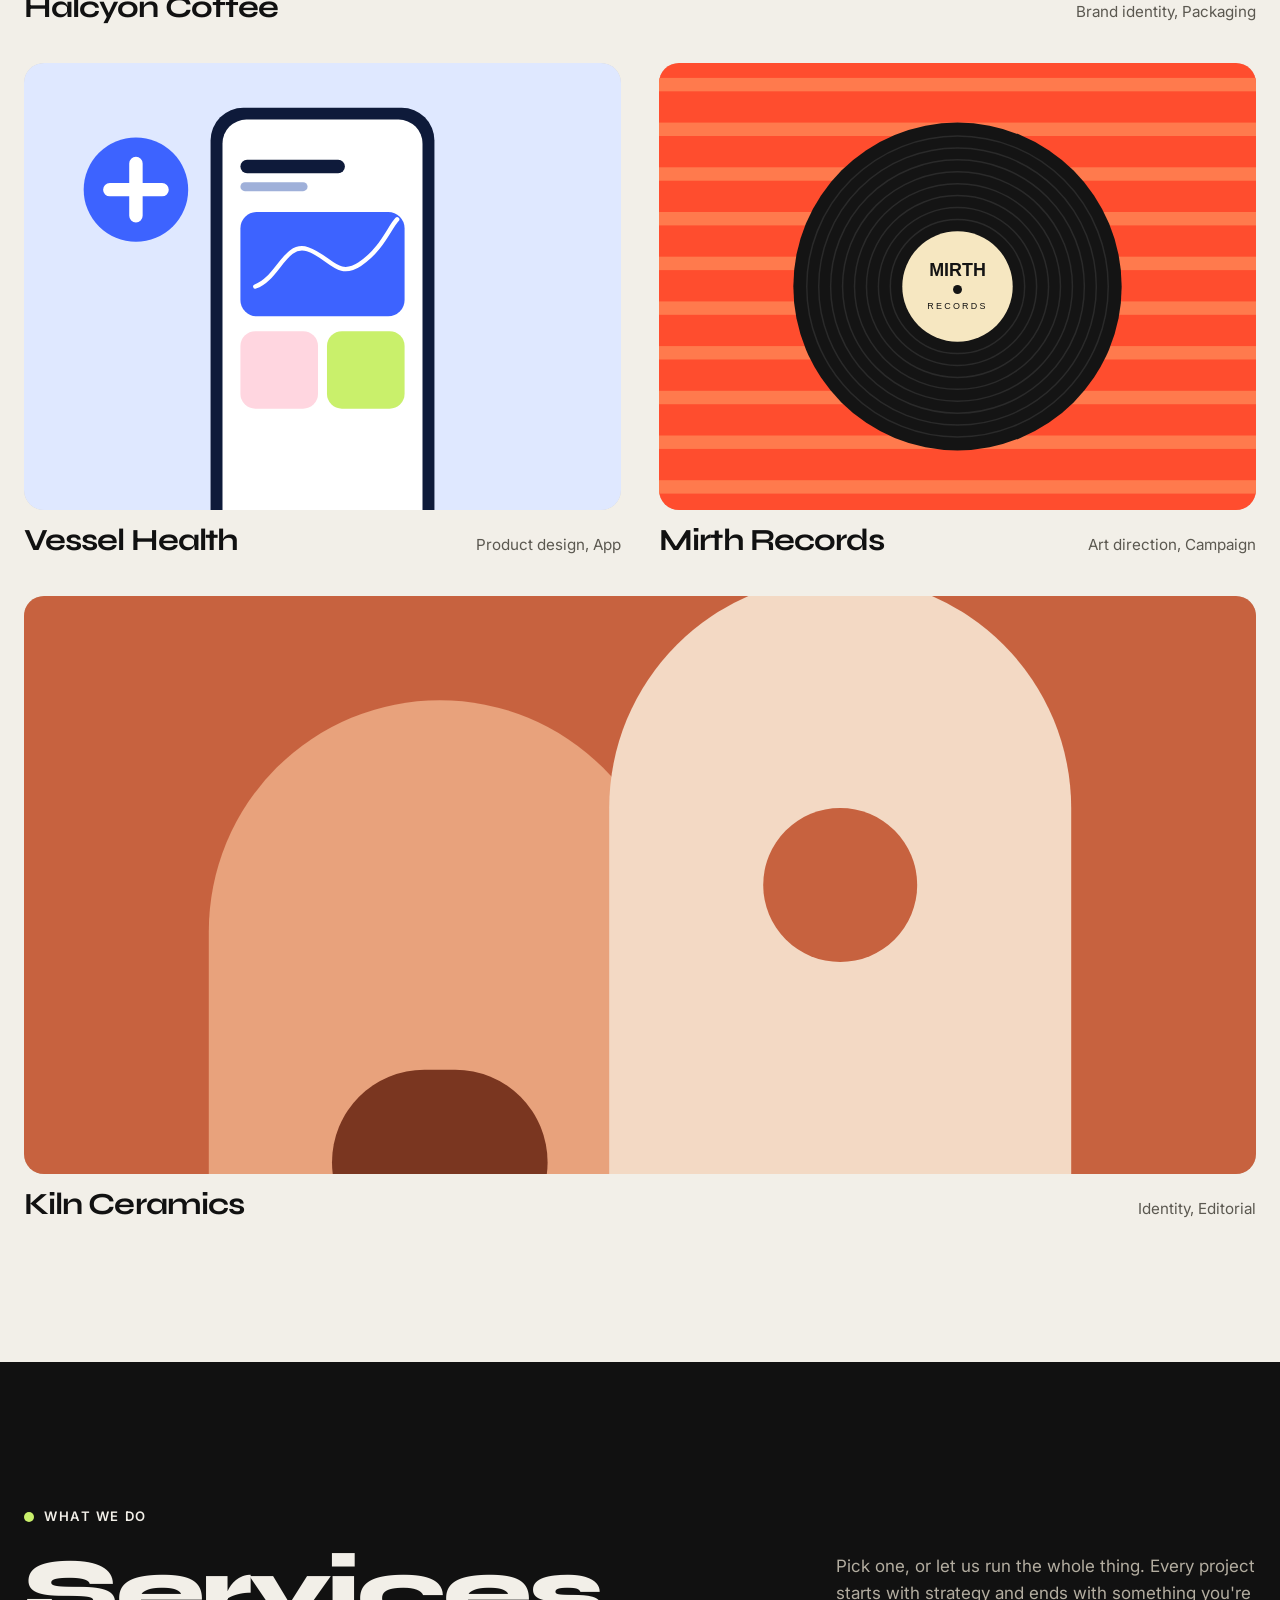
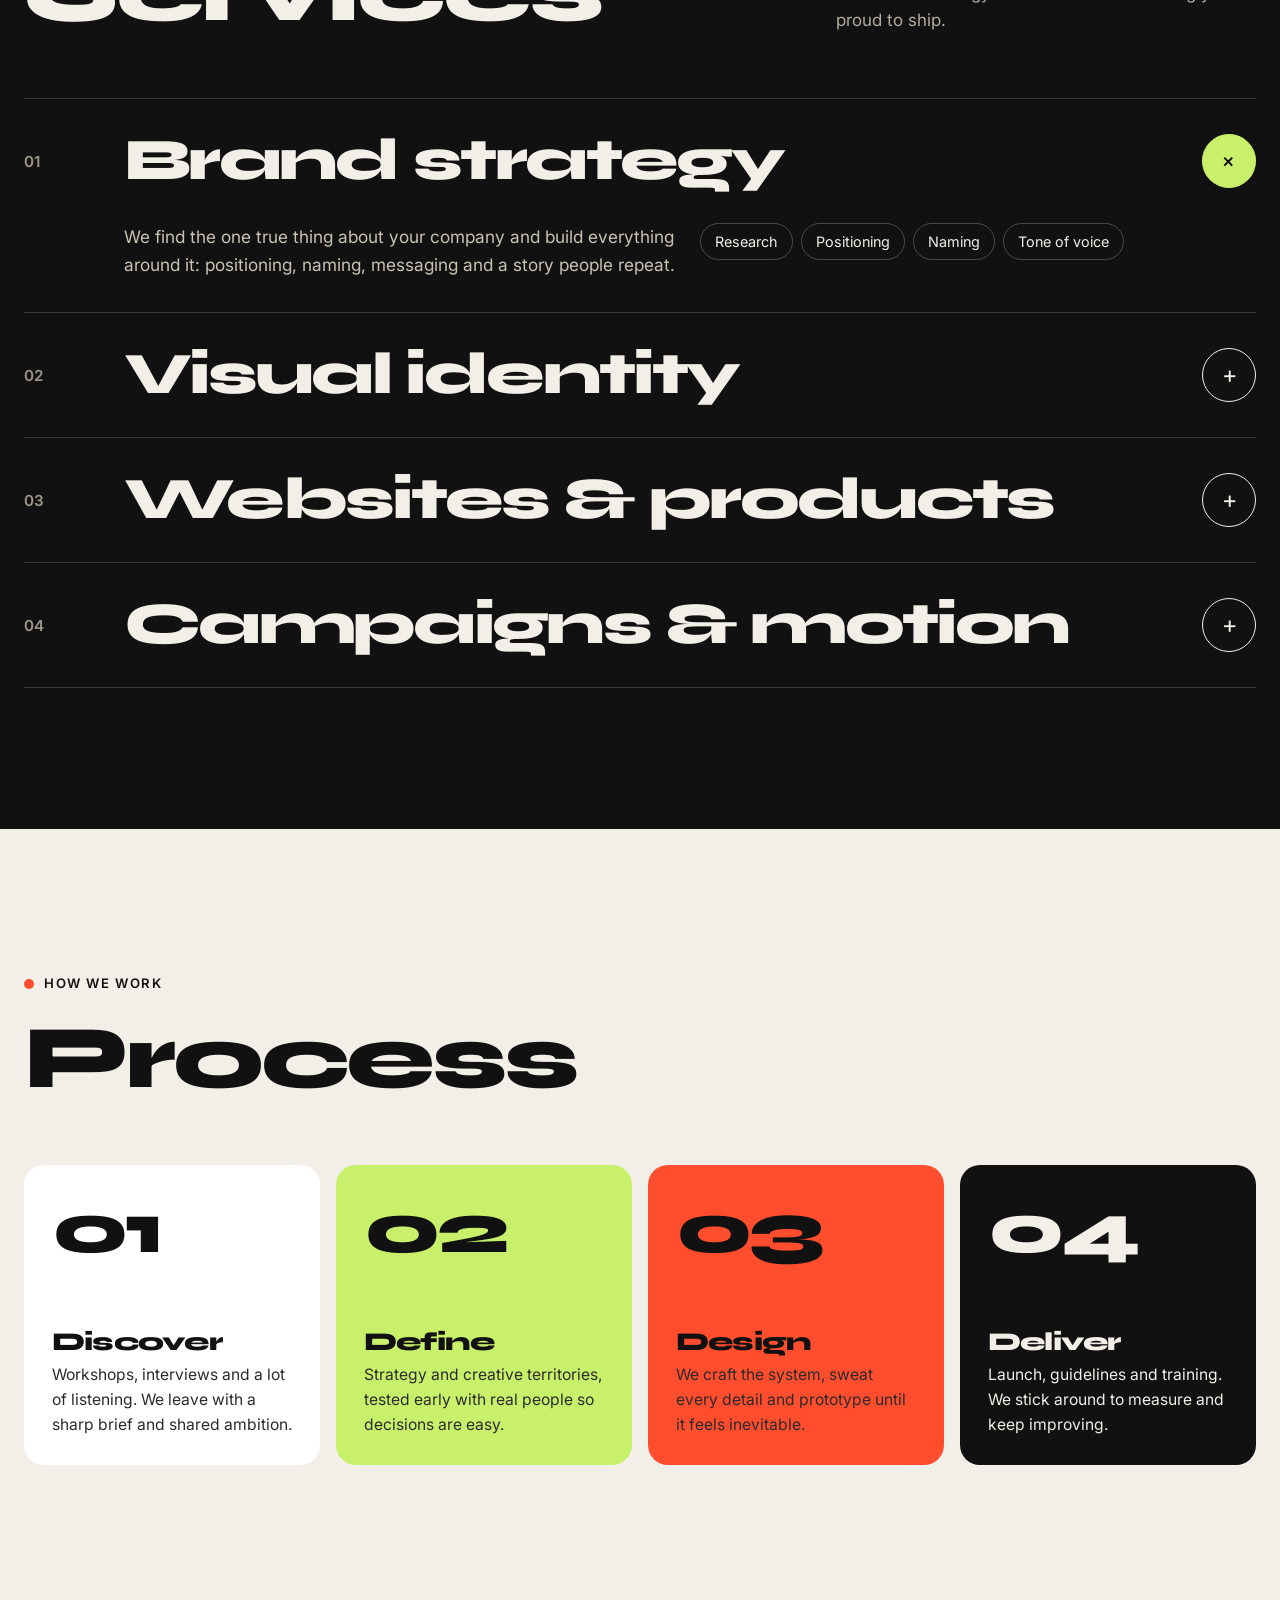
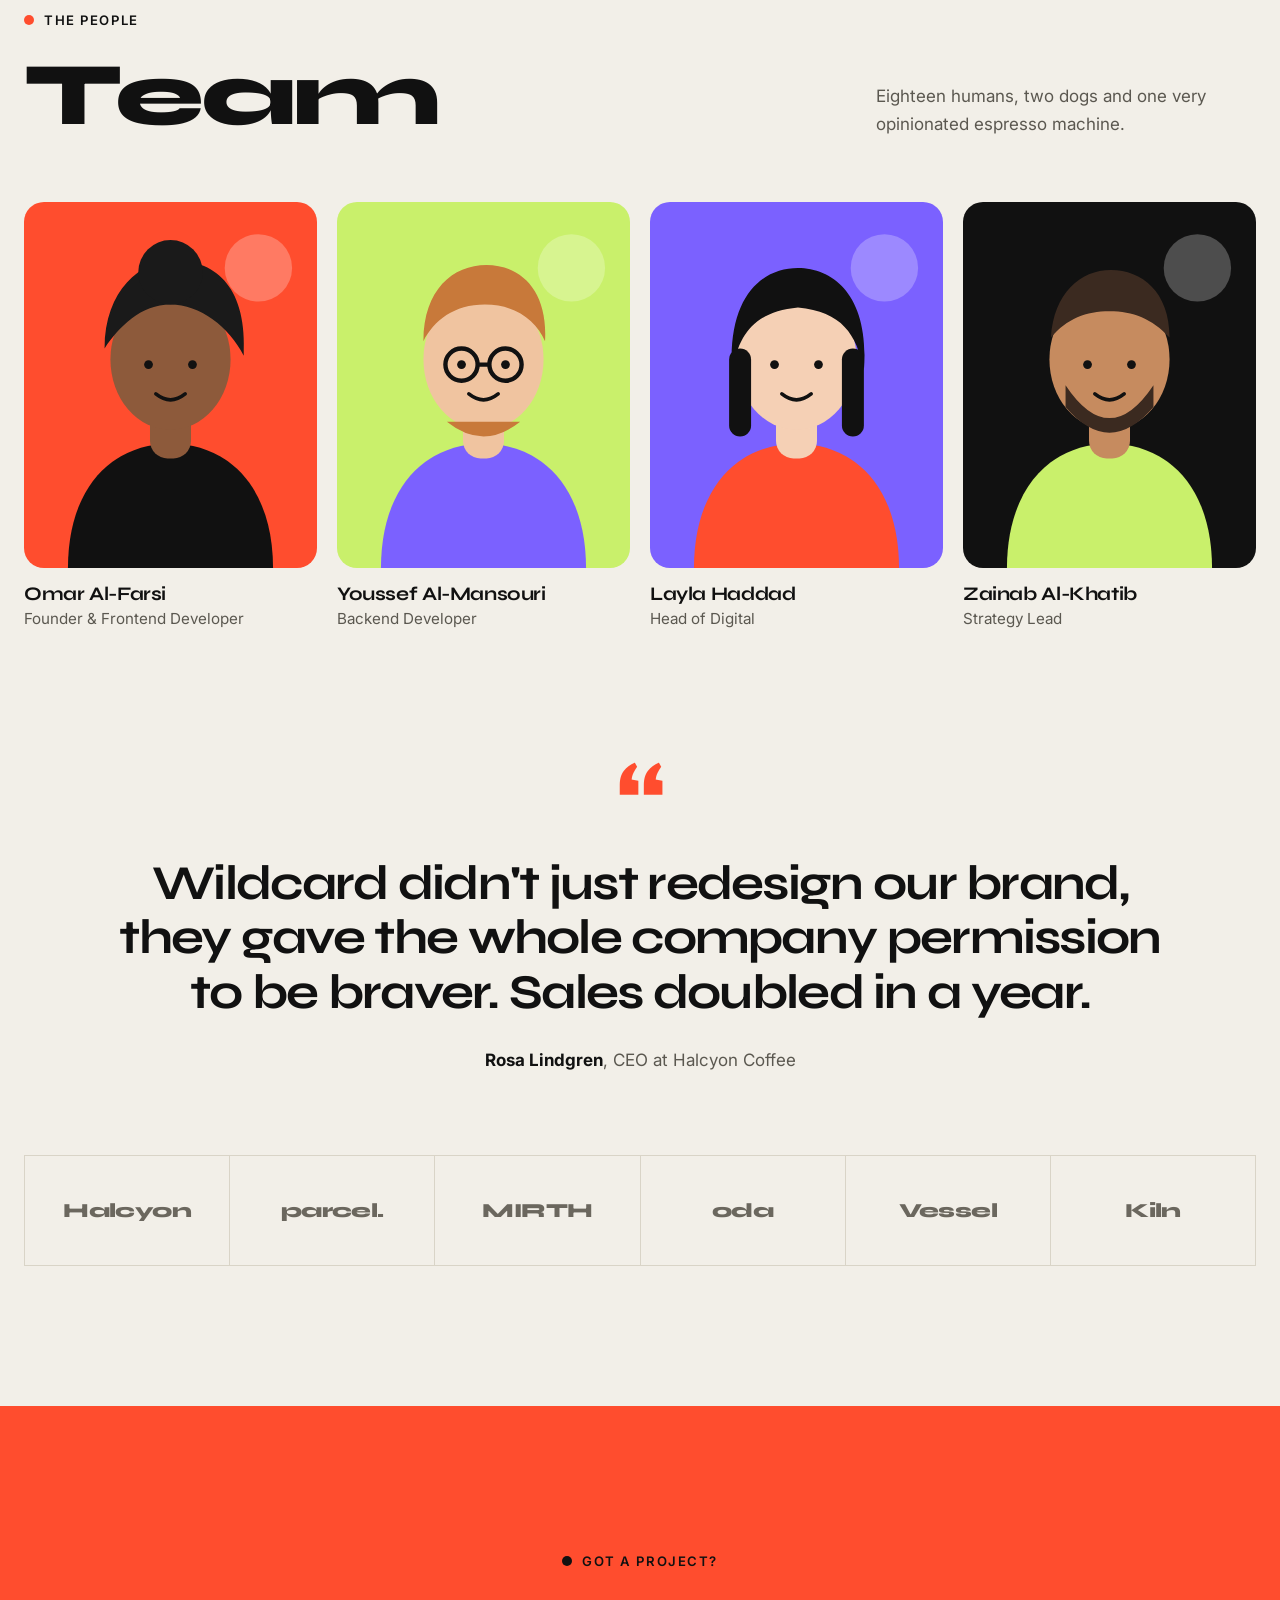
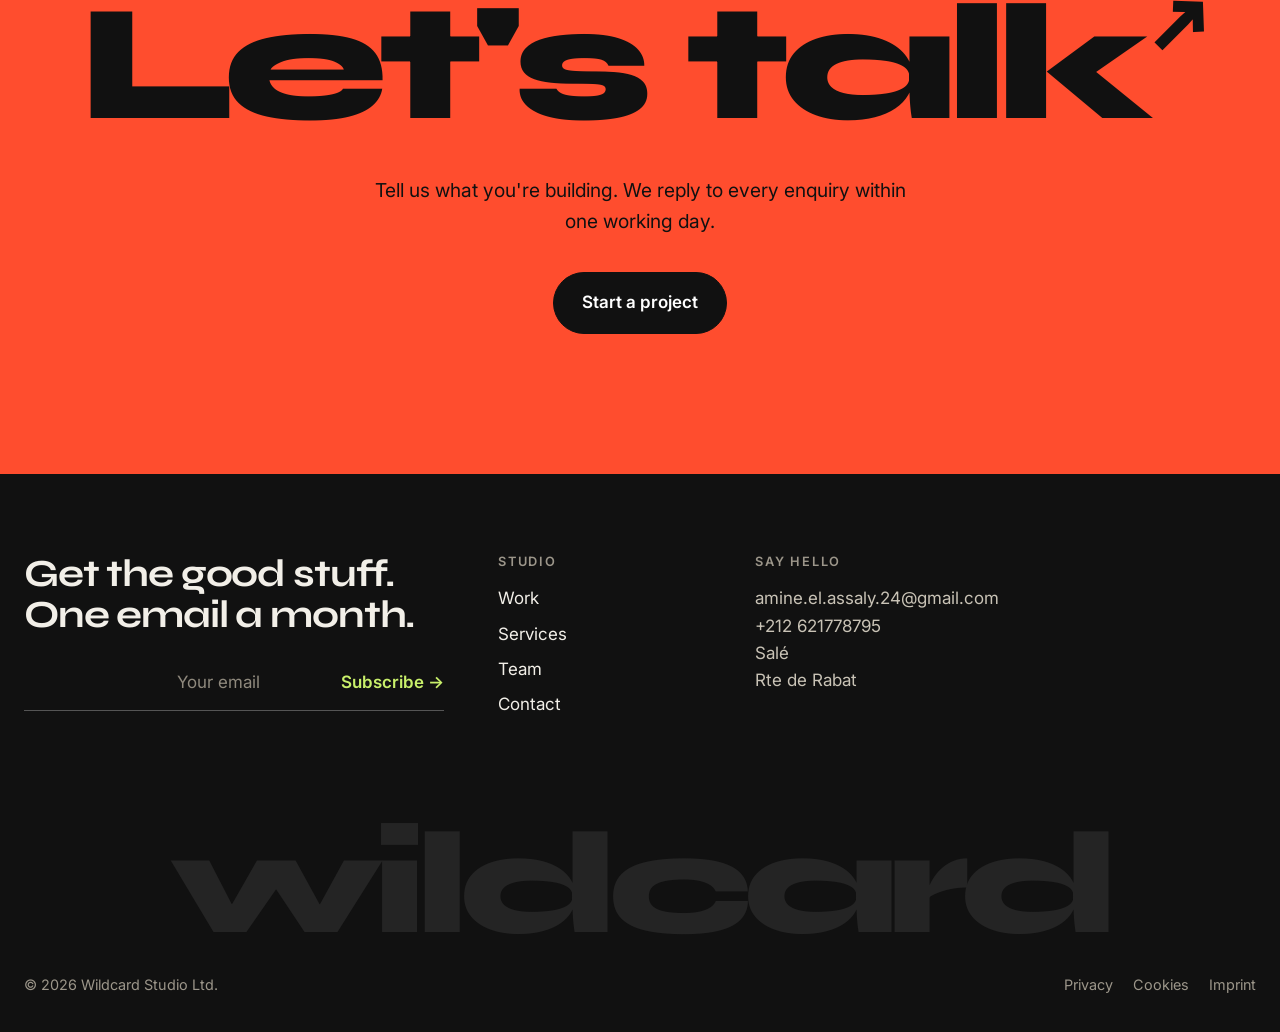
==== commit 96936aca: "Update newsletter form action and email address" ====
--- a/agency/index.html
+++ b/agency/index.html
@@ -142,9 +142,11 @@
       <div class="footer-grid">
         <div>
           <h2>Get the good stuff.<br>One email a month.</h2>
-          <!-- Wire this form: point action at Formspree (https://formspree.io/f/xxxx) or add data-netlify="true" on Netlify. -->
-          <form class="newsletter" action="#" method="post" data-demo-form novalidate>
+          <form class="newsletter" action="https://formspree.io/f/mwllpdva" method="POST">
             <label class="visually-hidden" for="nl-email">Email address</label>
+            <input type="hidden" name="_subject" value="Newsletter subscription — Wildcard">
+            <input type="hidden" name="form_type" value="newsletter">
+            <input class="honeypot" type="text" name="_gotcha" tabindex="-1" autocomplete="off" aria-hidden="true">
             <input id="nl-email" type="email" name="email" placeholder="Your email" autocomplete="email" required>
             <button type="submit">Subscribe &rarr;</button>
           </form>
@@ -154,13 +156,13 @@
           <h3>Studio</h3>
           <ul><li><a href="work.html">Work</a></li><li><a href="index.html#services">Services</a></li><li><a href="index.html#team">Team</a></li><li><a href="contact.html">Contact</a></li></ul>
         </div>
-        <div>
+        <!-- <div>
           <h3>Follow</h3>
           <ul><li><a href="#main">Instagram</a></li><li><a href="#main">LinkedIn</a></li><li><a href="#main">Behance</a></li><li><a href="#main">Dribbble</a></li></ul>
-        </div>
+        </div> -->
         <div>
           <h3>Say hello</h3>
-          <address>amine.el.assaly.24@gemail.com<br> +212 613350256 <br>Rte de Rabat<br><br>sale</address>
+          <address>amine.el.assaly.24@gmail.com<br> +212 621778795 <br> Salé <br> Rte de Rabat</address>
         </div>
       </div>
       <div class="footer-word" aria-hidden="true">wildcard</div>
